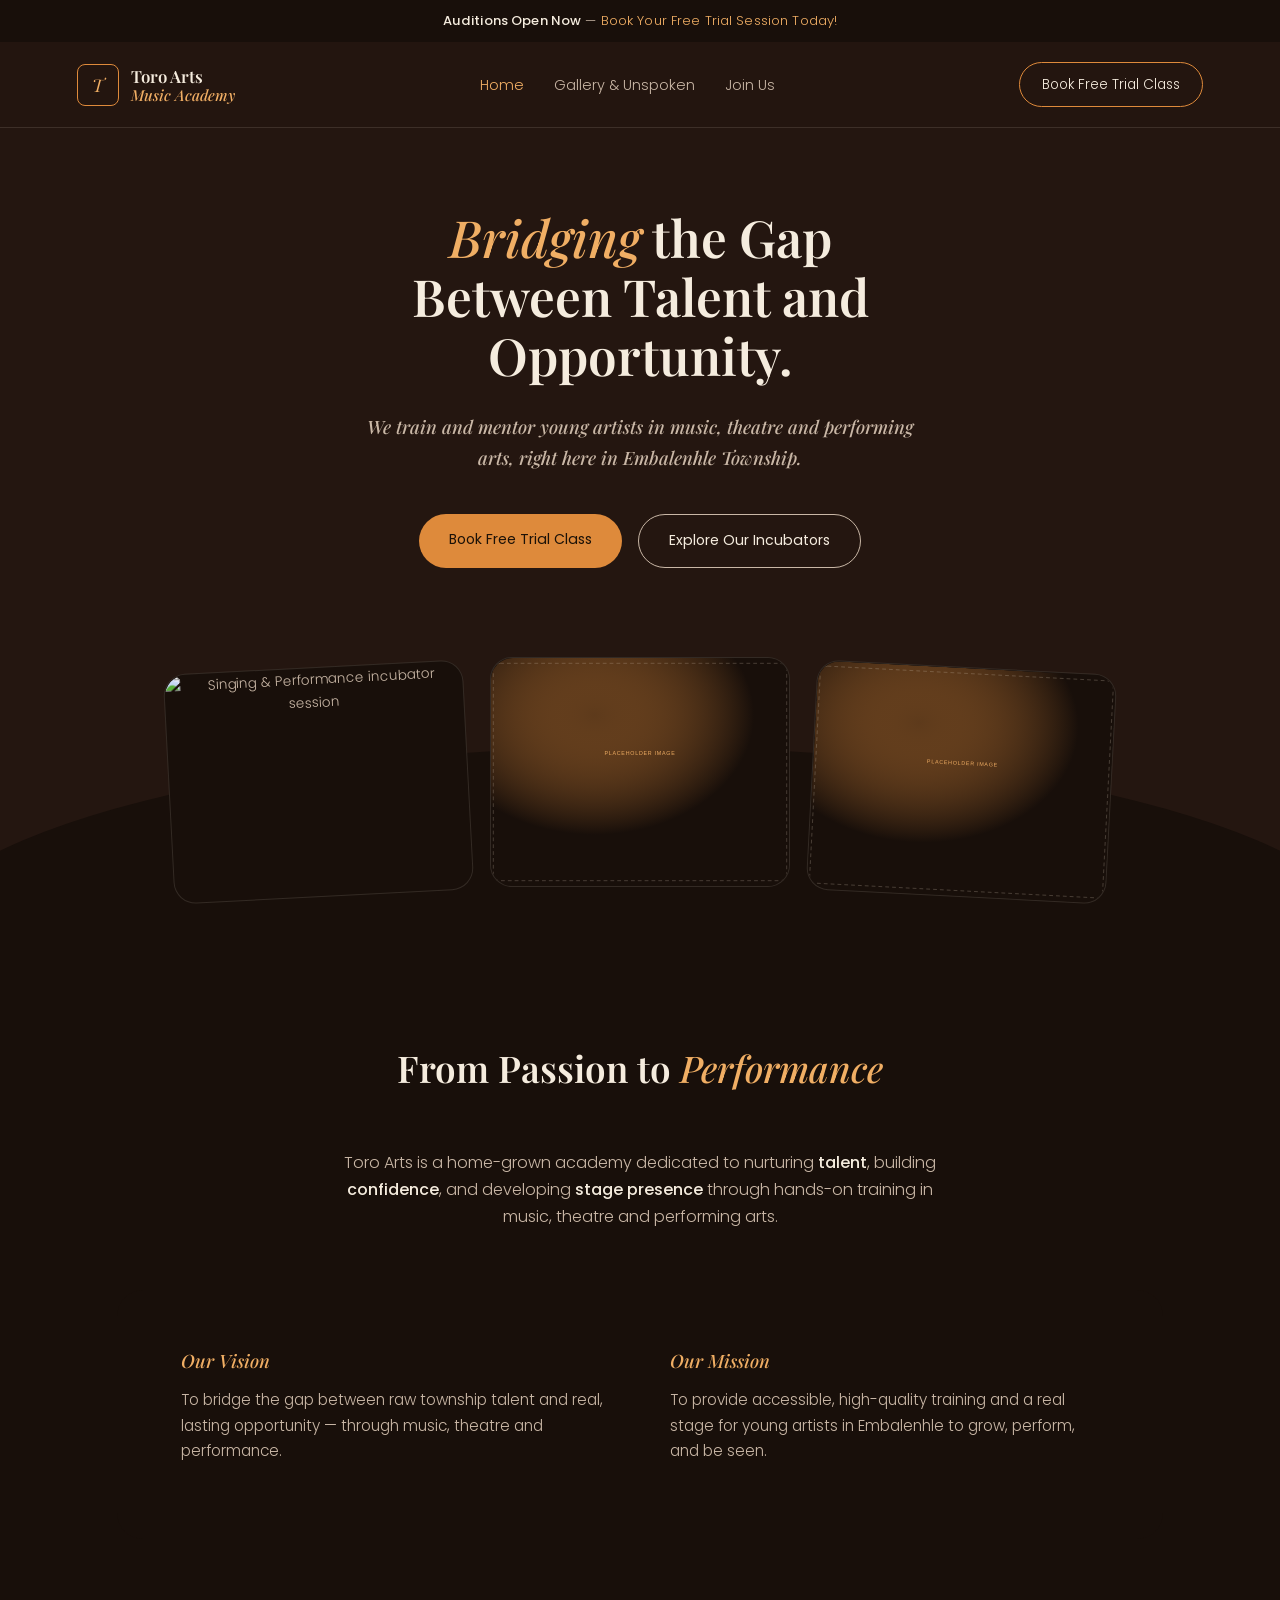
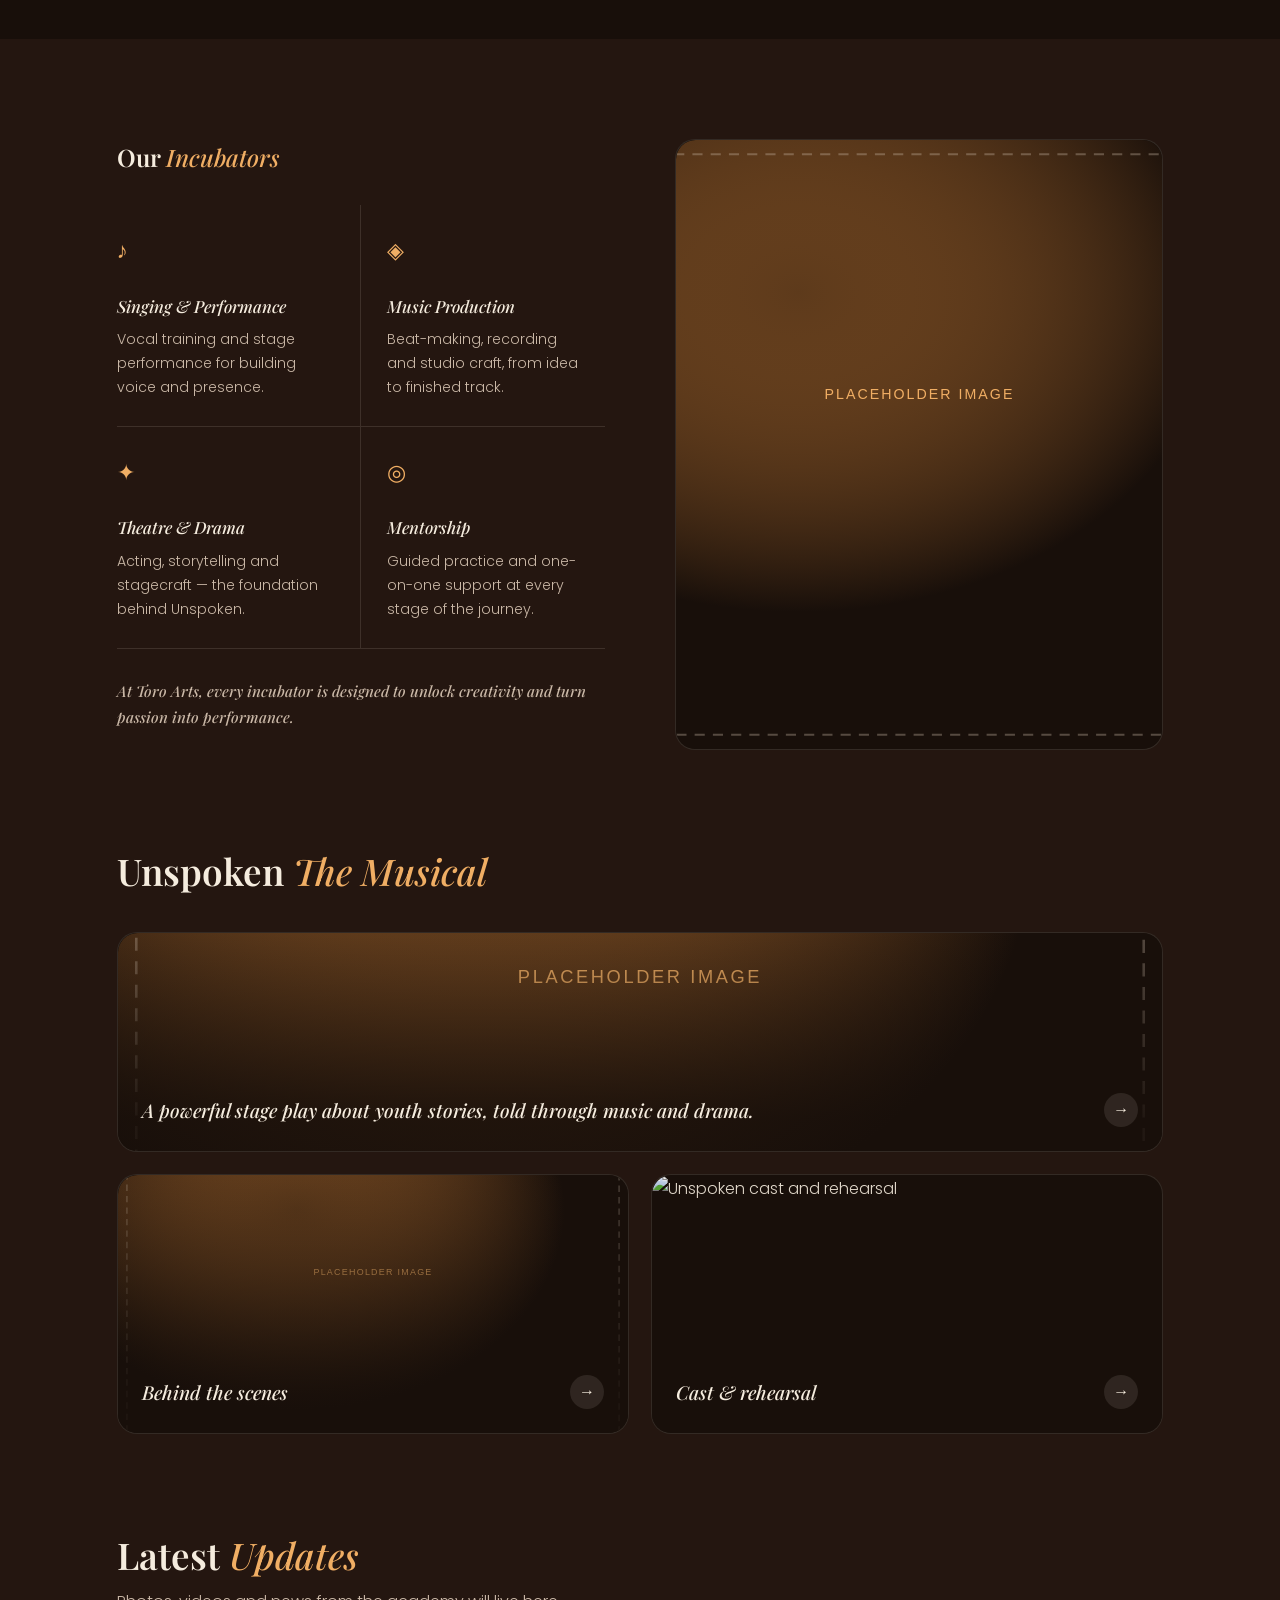
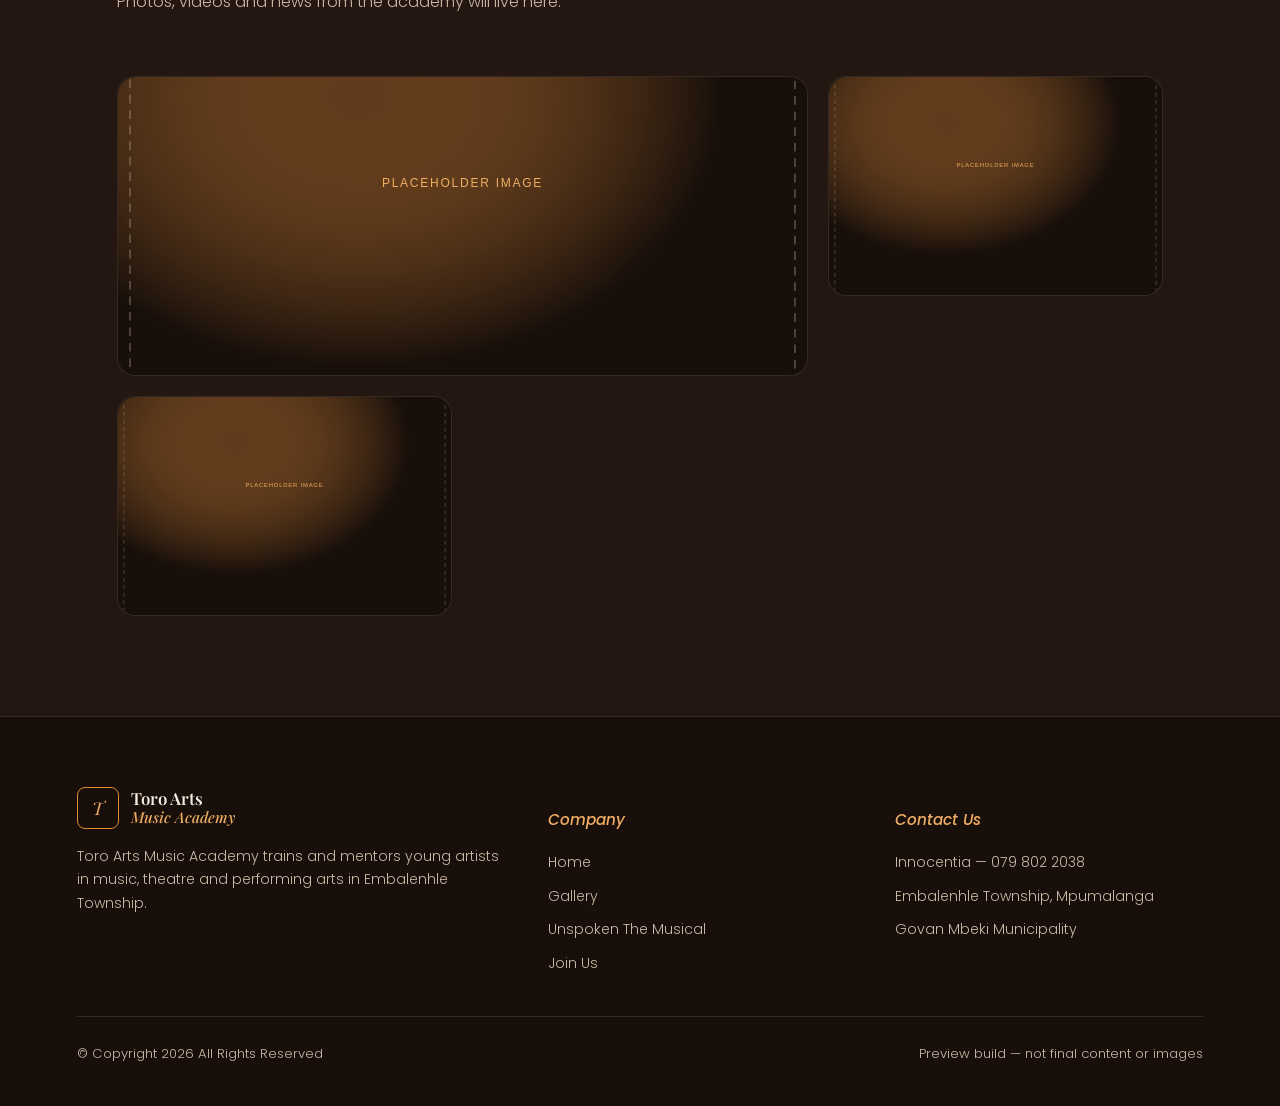
==== index.html @ e6bf9965 "Add files via upload" ====
<!DOCTYPE html>
<html lang="en">
<head>
<meta charset="UTF-8">
<meta name="viewport" content="width=device-width, initial-scale=1.0">
<title>Toro Arts Music Academy — Home</title>
<link rel="preconnect" href="https://fonts.googleapis.com">
<link href="https://fonts.googleapis.com/css2?family=Playfair+Display:ital,wght@0,500;0,600;0,700;1,500;1,600&family=Poppins:wght@300;400;500;600&display=swap" rel="stylesheet">
<link rel="stylesheet" href="styles.css">
</head>
<body>

<div class="announce">
  <strong>Auditions Open Now</strong> — <span class="accent-word">Book Your Free Trial Session Today!</span>
</div>

<nav class="topnav">
  <div class="brand">
    <!-- TODO: once the logo is supplied, replace this div with:
         <img src="images/logo-placeholder.svg" alt="Toro Arts Music Academy logo" style="width:42px;height:42px;border-radius:8px;"> -->
    <div class="brand-mark">T</div>
    <div class="brand-name">Toro Arts<span>Music Academy</span></div>
  </div>
  <ul class="navlinks">
    <li><a href="index.html" class="active">Home</a></li>
    <li><a href="gallery.html">Gallery & Unspoken</a></li>
    <li><a href="join.html">Join Us</a></li>
  </ul>
  <a href="join.html" class="nav-cta">Book Free Trial Class</a>
  <button class="nav-toggle" aria-label="Toggle menu"><span></span><span></span><span></span></button>
</nav>

<section class="hero">
  <h1><em>Bridging</em> the Gap Between Talent and Opportunity.</h1>
  <p class="lede">We train and mentor young artists in music, theatre and performing arts, right here in Embalenhle Township.</p>
  <div class="hero-ctas">
    <a href="join.html" class="btn-solid">Book Free Trial Class</a>
    <a href="gallery.html" class="btn-outline">Explore Our Incubators</a>
  </div>
</section>

<div class="hero-wave-wrap">
  <div class="hero-wave"></div>
  <div class="hero-photos">
    <!-- Photo: a student singing or performing, landscape. Replace images/hero-singing-performance.svg -->
    <div class="photo-card tilt-l"><img src="images/hero-singing-performance.svg" alt="Singing & Performance incubator session"></div>
    <!-- Photo: students in the studio, landscape. Replace images/hero-studio.svg -->
    <div class="photo-card"><img src="images/hero-studio.svg" alt="Students in the studio"></div>
    <!-- Photo: Unspoken cast performing live on stage, landscape. Replace images/hero-unspoken-stage.svg -->
    <div class="photo-card tilt-r"><img src="images/hero-unspoken-stage.svg" alt="Unspoken The Musical on stage"></div>
  </div>
</div>

<div style="background: var(--bg-deep);">
  <section style="padding-top: 90px;">
    <div class="section-head">
      <h2>From Passion to <em>Performance</em></h2>
    </div>
    <p style="text-align:center; margin: 0 auto;">Toro Arts is a home-grown academy dedicated to nurturing <strong style="color: var(--ink); font-weight:500;">talent</strong>, building <strong style="color: var(--ink); font-weight:500;">confidence</strong>, and developing <strong style="color: var(--ink); font-weight:500;">stage presence</strong> through hands-on training in music, theatre and performing arts.</p>

    <div class="about-panel" style="margin-top: 60px;">
      <div class="block">
        <h3>Our Vision</h3>
        <p>To bridge the gap between raw township talent and real, lasting opportunity — through music, theatre and performance.</p>
      </div>
      <div class="block">
        <h3>Our Mission</h3>
        <p>To provide accessible, high-quality training and a real stage for young artists in Embalenhle to grow, perform, and be seen.</p>
      </div>
    </div>
  </section>
</div>

<section>
  <div class="method-grid">
    <div>
      <h2 style="margin-bottom: 34px;">Our <em>Incubators</em></h2>
      <div class="method-items">
        <div class="method-item">
          <div class="icon">♪</div>
          <h4>Singing & Performance</h4>
          <p>Vocal training and stage performance for building voice and presence.</p>
        </div>
        <div class="method-item">
          <div class="icon">◈</div>
          <h4>Music Production</h4>
          <p>Beat-making, recording and studio craft, from idea to finished track.</p>
        </div>
        <div class="method-item">
          <div class="icon">✦</div>
          <h4>Theatre & Drama</h4>
          <p>Acting, storytelling and stagecraft — the foundation behind Unspoken.</p>
        </div>
        <div class="method-item">
          <div class="icon">◎</div>
          <h4>Mentorship</h4>
          <p>Guided practice and one-on-one support at every stage of the journey.</p>
        </div>
      </div>
      <p class="method-quote">At Toro Arts, every incubator is designed to unlock creativity and turn passion into performance.</p>
    </div>
    <!-- Photo: portrait, dramatically lit, students rehearsing or performing. Replace images/method-rehearsal.svg -->
    <div class="method-photo"><img src="images/method-rehearsal.svg" alt="Student rehearsal or performance"></div>
  </div>
</section>

<section style="padding-top: 0;">
  <div class="section-head" style="text-align:left; margin-bottom: 40px;">
    <h2>Unspoken <em>The Musical</em></h2>
  </div>
  <div class="tiles-grid">
    <!-- Photo: wide landscape, key Unspoken production still. Replace images/unspoken-main.svg -->
    <div class="tile wide">
      <img src="images/unspoken-main.svg" alt="Unspoken The Musical production still">
      <div class="tile-label">
        <span class="name">A powerful stage play about youth stories, told through music and drama.</span>
        <div class="tile-arrow">→</div>
      </div>
    </div>
    <!-- Photo: candid backstage moment. Replace images/unspoken-bts.svg -->
    <div class="tile">
      <img src="images/unspoken-bts.svg" alt="Unspoken behind the scenes">
      <div class="tile-label"><span class="name">Behind the scenes</span><div class="tile-arrow">→</div></div>
    </div>
    <!-- Photo: cast group photo. Replace images/unspoken-cast.svg -->
    <div class="tile">
      <img src="images/unspoken-cast.svg" alt="Unspoken cast and rehearsal">
      <div class="tile-label"><span class="name">Cast & rehearsal</span><div class="tile-arrow">→</div></div>
    </div>
  </div>
</section>

<section style="padding-top: 0;">
  <div class="section-head" style="text-align:left;">
    <h2>Latest <em>Updates</em></h2>
    <p style="margin-top:12px;">Photos, videos and news from the academy will live here.</p>
  </div>
  <div class="gallery-grid">
    <!-- Photo: recent event, news, or announcement. Replace images/update-1.svg -->
    <div class="photo-card"><img src="images/update-1.svg" alt="Academy update"></div>
    <!-- Photo: recent event, news, or announcement. Replace images/update-2.svg -->
    <div class="photo-card"><img src="images/update-2.svg" alt="Academy update"></div>
    <!-- Photo: recent event, news, or announcement. Replace images/update-3.svg -->
    <div class="photo-card"><img src="images/update-3.svg" alt="Academy update"></div>
  </div>
</section>

<footer>
  <div class="footer-grid">
    <div>
      <div class="brand" style="margin-bottom: 16px;">
        <div class="brand-mark">T</div>
        <div class="brand-name">Toro Arts<span>Music Academy</span></div>
      </div>
      <p style="font-size: 0.88rem;">Toro Arts Music Academy trains and mentors young artists in music, theatre and performing arts in Embalenhle Township.</p>
    </div>
    <div>
      <h4>Company</h4>
      <ul class="footer-links">
        <li><a href="index.html">Home</a></li>
        <li><a href="gallery.html">Gallery</a></li>
        <li><a href="gallery.html">Unspoken The Musical</a></li>
        <li><a href="join.html">Join Us</a></li>
      </ul>
    </div>
    <div>
      <h4>Contact Us</h4>
      <ul class="footer-links">
        <li>Innocentia — 079 802 2038</li>
        <li>Embalenhle Township, Mpumalanga</li>
        <li>Govan Mbeki Municipality</li>
      </ul>
    </div>
  </div>
  <div class="footer-bottom">
    <span>© Copyright 2026 All Rights Reserved</span>
    <span>Preview build — not final content or images</span>
  </div>
</footer>

<script src="script.js"></script>
</body>
</html>
---- styles.css ----
/* ============================================================
   Toro Arts Music Academy — shared stylesheet
   Used by: index.html, gallery.html, join.html
   Images referenced throughout live in /images — see
   images/README.md for what each placeholder should become.
   ============================================================ */

:root {
  --bg: #241610;
  --bg-deep: #180F0A;
  --panel: #2C1B13;
  --ink: #F5ECDE;
  --ink-dim: #C9B7A6;
  --accent: #DE8A3B;
  --accent-light: #F0AE64;
  --rule: rgba(245, 236, 222, 0.12);
}

* { box-sizing: border-box; }
html { scroll-behavior: smooth; }

body {
  margin: 0;
  background: var(--bg);
  color: var(--ink);
  font-family: 'Poppins', sans-serif;
  font-weight: 300;
  line-height: 1.7;
}

h1, h2, h3, .serif { font-family: 'Playfair Display', serif; font-weight: 600; line-height: 1.15; margin: 0; }
.serif-italic { font-style: italic; font-weight: 500; }
em { font-style: italic; font-weight: 500; color: var(--accent-light); }

p { color: var(--ink-dim); max-width: 60ch; font-weight: 300; }

a { color: inherit; text-decoration: none; }

/* ANNOUNCEMENT BAR */
.announce {
  background: var(--bg-deep);
  text-align: center;
  font-size: 0.82rem;
  padding: 10px 20px;
  color: var(--ink-dim);
  letter-spacing: 0.01em;
}
.announce strong { color: var(--ink); font-weight: 500; }
.announce .accent-word { color: var(--accent-light); }

/* NAV */
.topnav {
  position: sticky; top: 0; z-index: 60;
  display: flex; align-items: center; justify-content: space-between;
  padding: 20px 6vw;
  background: rgba(36, 22, 16, 0.9);
  backdrop-filter: blur(8px);
  border-bottom: 1px solid var(--rule);
}
.brand { display: flex; align-items: center; gap: 12px; }
.brand-mark {
  width: 42px; height: 42px; border: 1.5px solid var(--accent);
  border-radius: 8px; display: flex; align-items: center; justify-content: center;
  font-family: 'Playfair Display', serif; font-style: italic; color: var(--accent-light); font-size: 1.1rem;
}
.brand-name { font-family: 'Playfair Display', serif; font-weight: 600; font-size: 1.05rem; line-height: 1.2; }
.brand-name span { display: block; font-style: italic; font-weight: 500; color: var(--accent-light); font-size: 0.95rem; }

.navlinks { display: flex; gap: 30px; list-style: none; margin: 0; padding: 0; font-size: 0.9rem; }
.navlinks a { color: var(--ink-dim); transition: color 0.2s; }
.navlinks a:hover, .navlinks a.active { color: var(--accent-light); }

.nav-cta {
  border: 1px solid var(--accent);
  color: var(--ink);
  padding: 10px 22px;
  border-radius: 999px;
  font-size: 0.85rem;
  transition: background 0.2s;
}
.nav-cta:hover { background: var(--accent); }

/* MOBILE NAV TOGGLE */
.nav-toggle {
  display: none;
  background: none;
  border: 1px solid var(--rule);
  border-radius: 8px;
  width: 42px; height: 42px;
  align-items: center;
  justify-content: center;
  cursor: pointer;
  flex-direction: column;
  gap: 5px;
}
.nav-toggle span {
  display: block; width: 20px; height: 2px; background: var(--ink);
  transition: transform 0.2s, opacity 0.2s;
}
.nav-toggle.open span:nth-child(1) { transform: translateY(7px) rotate(45deg); }
.nav-toggle.open span:nth-child(2) { opacity: 0; }
.nav-toggle.open span:nth-child(3) { transform: translateY(-7px) rotate(-45deg); }

/* FORM FEEDBACK */
.form-note {
  font-size: 0.85rem;
  padding: 12px 16px;
  border-radius: 10px;
  margin-top: 4px;
  display: none;
}
.form-note.show { display: block; }
.form-note.error { background: rgba(222,60,40,0.12); color: #E8A99B; border: 1px solid rgba(222,60,40,0.3); }
.form-note.success { background: rgba(222,138,59,0.14); color: var(--accent-light); border: 1px solid rgba(222,138,59,0.35); }

section { padding: 100px 6vw; max-width: 1200px; margin: 0 auto; }
.page-tag {
  display: inline-block; font-size: 0.78rem; color: var(--accent-light);
  border: 1px solid var(--accent); padding: 3px 14px; border-radius: 999px;
  margin-bottom: 26px; font-family: 'Poppins', sans-serif;
}

/* HERO */
.hero { text-align: center; padding-top: 80px; padding-bottom: 0; position: relative; overflow: visible; }
.hero h1 { font-size: clamp(2rem, 4.4vw, 3.2rem); max-width: 18ch; margin: 0 auto; }
.hero .lede {
  font-family: 'Playfair Display', serif; font-style: italic; font-weight: 500;
  font-size: clamp(1rem, 1.5vw, 1.15rem); color: var(--ink-dim);
  max-width: 52ch; margin: 26px auto 0;
}
.hero-ctas { display: flex; gap: 16px; justify-content: center; margin: 40px 0 90px; flex-wrap: wrap; }
.btn-solid, .btn-outline {
  padding: 14px 30px; border-radius: 999px; font-size: 0.88rem; font-weight: 400; cursor: pointer; display: inline-block;
}
.btn-solid { background: var(--accent); color: #1c1208; border: none; }
.btn-solid:hover { background: var(--accent-light); }
.btn-outline { background: transparent; border: 1px solid var(--ink-dim); color: var(--ink); }
.btn-outline:hover { border-color: var(--accent-light); color: var(--accent-light); }

/* HERO IMAGE ROW ON WAVE */
.hero-wave-wrap { position: relative; margin-top: -1px; }
.hero-wave {
  position: absolute; left: -8%; right: -8%; bottom: 0; height: 210px;
  background: var(--bg-deep);
  border-radius: 50% 50% 0 0 / 100% 100% 0 0;
  z-index: 0;
}
.hero-photos {
  position: relative; z-index: 1;
  display: flex; justify-content: center; align-items: flex-end; gap: 22px;
  padding: 0 4vw 70px;
  flex-wrap: wrap;
}
.photo-card {
  width: 300px; height: 230px; border-radius: 22px;
  background: var(--bg-deep);
  border: 1px solid var(--rule);
  display: flex; align-items: center; justify-content: center;
  text-align: center; color: var(--ink-dim); font-size: 0.85rem;
  overflow: hidden;
}
.photo-card img, .method-photo img, .why-photo img, .tile img {
  width: 100%; height: 100%; object-fit: cover; display: block; border-radius: inherit;
}
.photo-card.tilt-l { transform: rotate(-3deg) translateY(10px); }
.photo-card.tilt-r { transform: rotate(3deg) translateY(10px); }

/* SECTION HEAD */
.section-head { text-align: center; margin-bottom: 60px; }
.section-head h2 { font-size: clamp(1.6rem, 3vw, 2.3rem); }

/* ABOUT (image-backed panel) */
.about-panel {
  background: var(--bg-deep);
  border-radius: 26px;
  padding: 60px 5vw;
  display: grid; grid-template-columns: 1fr 1fr; gap: 60px;
}
.about-panel .block h3 {
  font-style: italic; font-weight: 500; font-size: 1.15rem; color: var(--accent-light); margin-bottom: 14px;
}
.about-panel .block p { max-width: none; font-size: 0.95rem; }

/* METHOD / INCUBATORS GRID */
.method-grid {
  display: grid; grid-template-columns: 1fr 1fr; gap: 70px; align-items: center;
}
.method-items { display: grid; grid-template-columns: 1fr 1fr; }
.method-item { padding: 26px 26px 26px 0; border-right: 1px solid var(--rule); border-bottom: 1px solid var(--rule); }
.method-item:nth-child(2) { border-right: none; padding-left: 26px; }
.method-item:nth-child(4) { border-right: none; padding-left: 26px; }
.method-item .icon { font-size: 1.4rem; margin-bottom: 14px; color: var(--accent-light); }
.method-item h4 { font-family: 'Playfair Display', serif; font-style: italic; font-weight: 500; font-size: 1.05rem; margin-bottom: 8px; }
.method-item p { font-size: 0.88rem; margin: 0; }
.method-photo {
  aspect-ratio: 4/5; border-radius: 20px;
  background: var(--bg-deep);
  display: flex; align-items: center; justify-content: center; text-align: center;
  color: var(--ink-dim); font-size: 0.9rem; border: 1px solid var(--rule);
  overflow: hidden;
}
.method-quote {
  font-family: 'Playfair Display', serif; font-style: italic; font-weight: 500;
  color: var(--ink-dim); margin-top: 30px; font-size: 0.95rem;
}

/* PROGRAM / INCUBATOR TILES */
.tiles-grid {
  display: grid; grid-template-columns: 1fr 1fr; gap: 22px;
}
.tile {
  position: relative; border-radius: 20px; overflow: hidden;
  min-height: 260px; border: 1px solid var(--rule);
  background: var(--bg-deep);
  display: flex; align-items: flex-end; padding: 24px;
}
.tile img {
  position: absolute; top: 0; left: 0; z-index: 0;
}
.tile-label { position: relative; z-index: 1; }
.tile::after {
  content: ""; position: absolute; inset: 0; z-index: 0;
  background: linear-gradient(180deg, rgba(24,15,10,0.05), rgba(24,15,10,0.85) 85%);
  pointer-events: none;
}
.tile.wide { grid-column: span 2; min-height: 220px; }
.tile-label {
  display: flex; align-items: center; justify-content: space-between; width: 100%;
}
.tile-label span.name {
  font-family: 'Playfair Display', serif; font-style: italic; font-weight: 500; font-size: 1.2rem;
}
.tile-arrow {
  width: 34px; height: 34px; border-radius: 50%; background: rgba(245,236,222,0.1);
  display: flex; align-items: center; justify-content: center; font-size: 1rem;
}

/* WHY CHOOSE */
.why-grid { display: grid; grid-template-columns: 1fr 1fr; gap: 60px; align-items: center; }
.why-photo {
  aspect-ratio: 4/3; border-radius: 20px; border: 1px solid var(--rule);
  background: var(--bg-deep);
  display: flex; align-items: center; justify-content: center; text-align: center;
  color: var(--ink-dim); font-size: 0.9rem;
  overflow: hidden;
}
.why-list { display: grid; grid-template-columns: 1fr 1fr; }
.why-item { padding: 20px 24px 20px 0; border-bottom: 1px solid var(--rule); }
.why-item:nth-child(even) { padding-left: 24px; }
.why-item .icon { color: var(--accent-light); margin-bottom: 10px; font-size: 1.2rem; }
.why-item h4 { font-family: 'Playfair Display', serif; font-style: italic; font-weight: 500; font-size: 1rem; }

/* CTA BAND */
.cta-band { text-align: center; }
.cta-band h2 { font-size: clamp(1.7rem, 3.4vw, 2.6rem); }

/* GALLERY GRID */
.gallery-grid {
  display: grid; grid-template-columns: repeat(3, 1fr); gap: 20px; margin-top: 20px;
}
.gallery-grid .photo-card { width: 100%; height: 220px; transform: none; border-radius: 18px; }
.gallery-grid .photo-card:first-child { grid-column: span 2; height: 300px; }

/* JOIN FORM */
.join-grid { display: grid; grid-template-columns: 1.1fr 0.9fr; gap: 70px; }
form { display: flex; flex-direction: column; gap: 18px; margin-top: 30px; }
label { font-size: 0.82rem; color: var(--ink-dim); margin-bottom: 6px; display: block; }
input, select, textarea {
  width: 100%; background: var(--bg-deep); border: 1px solid var(--rule); color: var(--ink);
  padding: 13px 16px; font-family: 'Poppins', sans-serif; font-size: 0.92rem; border-radius: 10px;
}
input:focus, select:focus, textarea:focus { outline: none; border-color: var(--accent); }
.contact-card {
  background: var(--bg-deep); border-radius: 20px; padding: 32px 30px; margin-top: 30px;
  border: 1px solid var(--rule);
}
.contact-card h3 { font-style: italic; font-weight: 500; font-size: 1.15rem; color: var(--accent-light); margin-bottom: 20px; }
.contact-row { display: flex; justify-content: space-between; gap: 20px; padding: 12px 0; border-bottom: 1px solid var(--rule); font-size: 0.9rem; }
.contact-row:last-child { border-bottom: none; }
.contact-row .k { color: var(--ink-dim); }
.contact-row .v { text-align: right; }

/* FOOTER */
.footer-photo-wrap { position: relative; }
.footer-photo {
  max-width: 1200px; margin: 0 auto; padding: 0 6vw;
  display: grid; grid-template-columns: 1fr 1fr; gap: 40px; align-items: center;
  padding-bottom: 80px; padding-top: 20px;
}
.footer-photo .photo-card { width: 100%; height: 220px; transform: none; border-radius: 18px; }
footer {
  background: var(--bg-deep);
  padding: 70px 6vw 40px;
  border-top: 1px solid var(--rule);
}
.footer-grid {
  max-width: 1200px; margin: 0 auto;
  display: grid; grid-template-columns: 1.4fr 1fr 1fr; gap: 40px;
  padding-bottom: 40px; border-bottom: 1px solid var(--rule);
}
.footer-grid h4 { font-style: italic; font-weight: 500; color: var(--accent-light); font-size: 0.95rem; margin-bottom: 18px; }
.footer-links { list-style: none; padding: 0; margin: 0; display: flex; flex-direction: column; gap: 10px; font-size: 0.88rem; color: var(--ink-dim); }
.footer-bottom { max-width: 1200px; margin: 0 auto; padding-top: 26px; display: flex; justify-content: space-between; font-size: 0.82rem; color: var(--ink-dim); flex-wrap: wrap; gap: 10px; }

@media (max-width: 860px) {
  .nav-toggle { display: flex; }
  .navlinks {
    display: none;
    position: absolute; top: 100%; left: 0; right: 0;
    flex-direction: column; gap: 0;
    background: var(--bg-deep);
    border-bottom: 1px solid var(--rule);
    padding: 10px 6vw 20px;
  }
  .navlinks.open { display: flex; }
  .navlinks li { padding: 12px 0; border-bottom: 1px solid var(--rule); }
  .navlinks li:last-child { border-bottom: none; }
  .nav-cta { display: none; }
  .about-panel, .method-grid, .why-grid, .join-grid, .footer-photo { grid-template-columns: 1fr; }
  .method-items { grid-template-columns: 1fr; }
  .method-item, .method-item:nth-child(2), .method-item:nth-child(4) { border-right: none; padding-left: 0; }
  .why-list { grid-template-columns: 1fr; }
  .why-item:nth-child(even) { padding-left: 0; }
  .tiles-grid, .gallery-grid { grid-template-columns: 1fr; }
  .tile.wide { grid-column: span 1; }
  .gallery-grid .photo-card:first-child { grid-column: span 1; }
  .footer-grid { grid-template-columns: 1fr; }
  .hero-photos { gap: 14px; }
  .photo-card { width: 44%; height: 170px; }
}
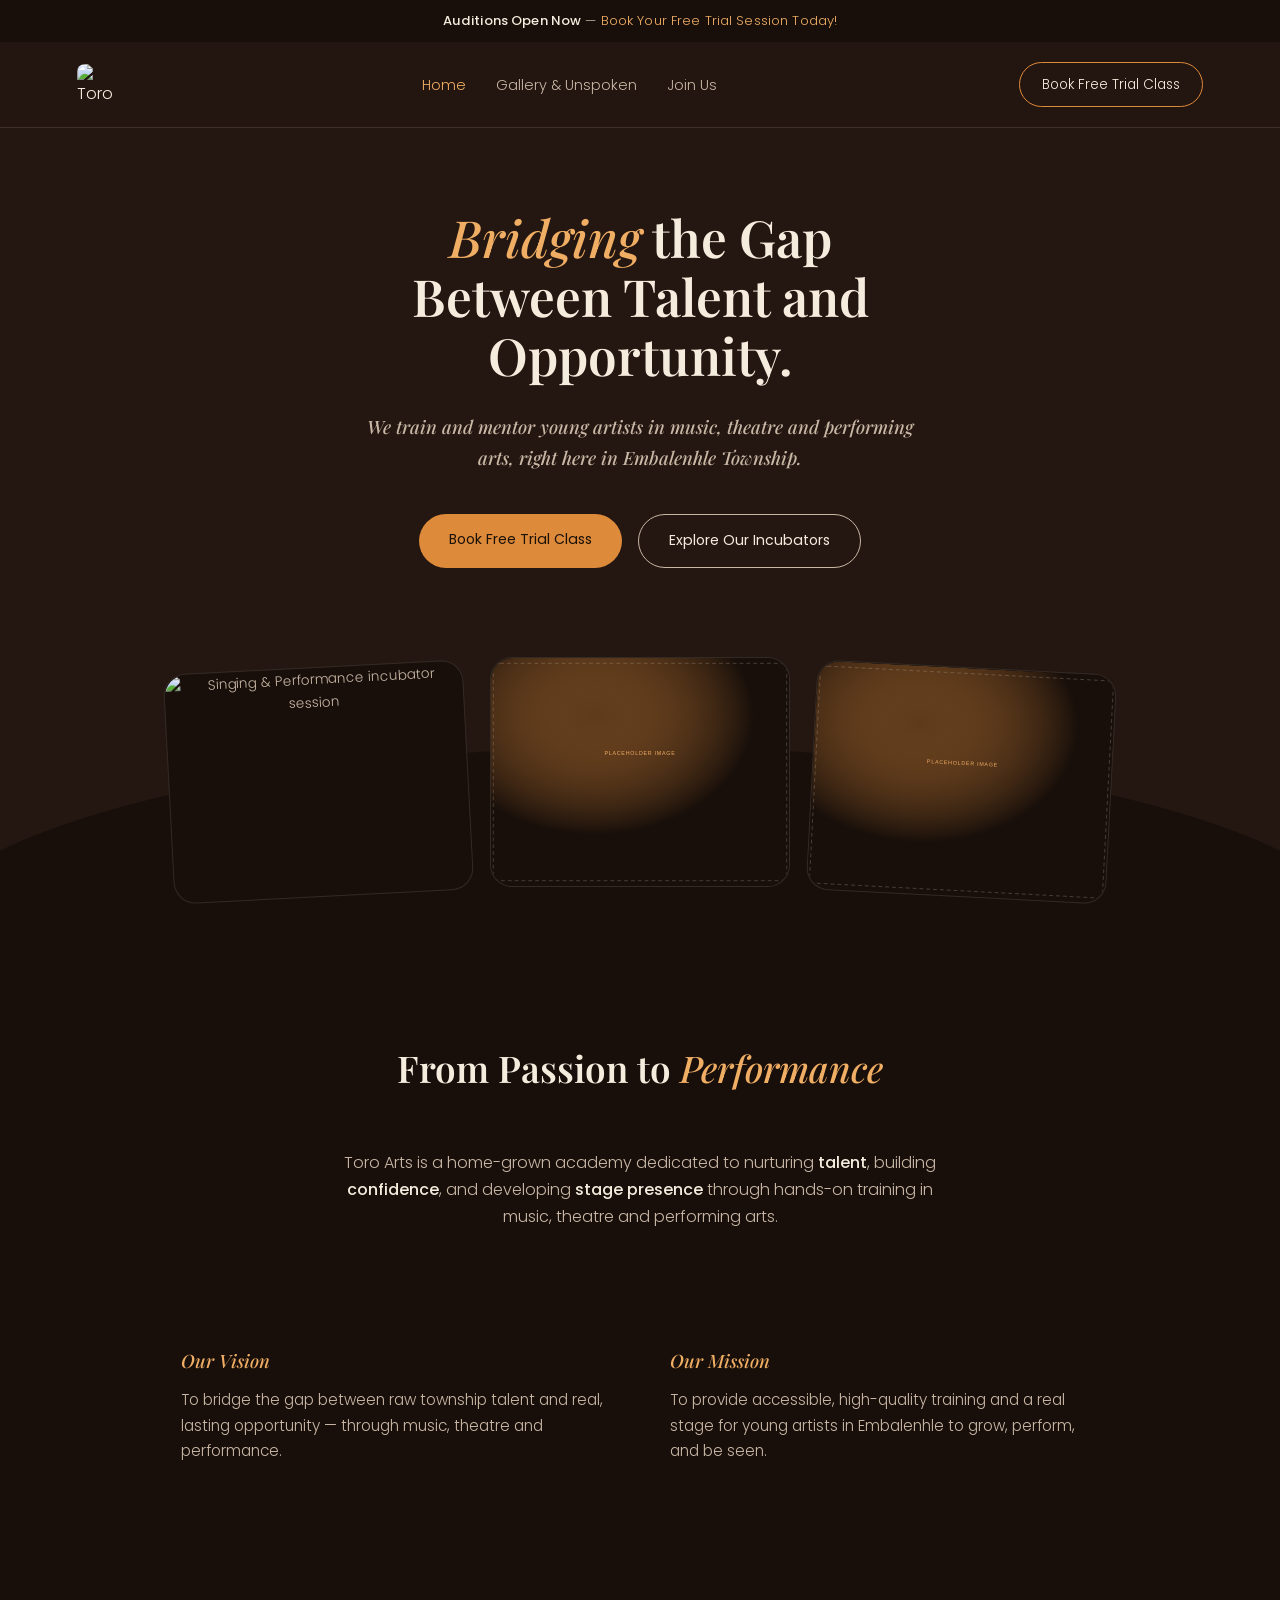
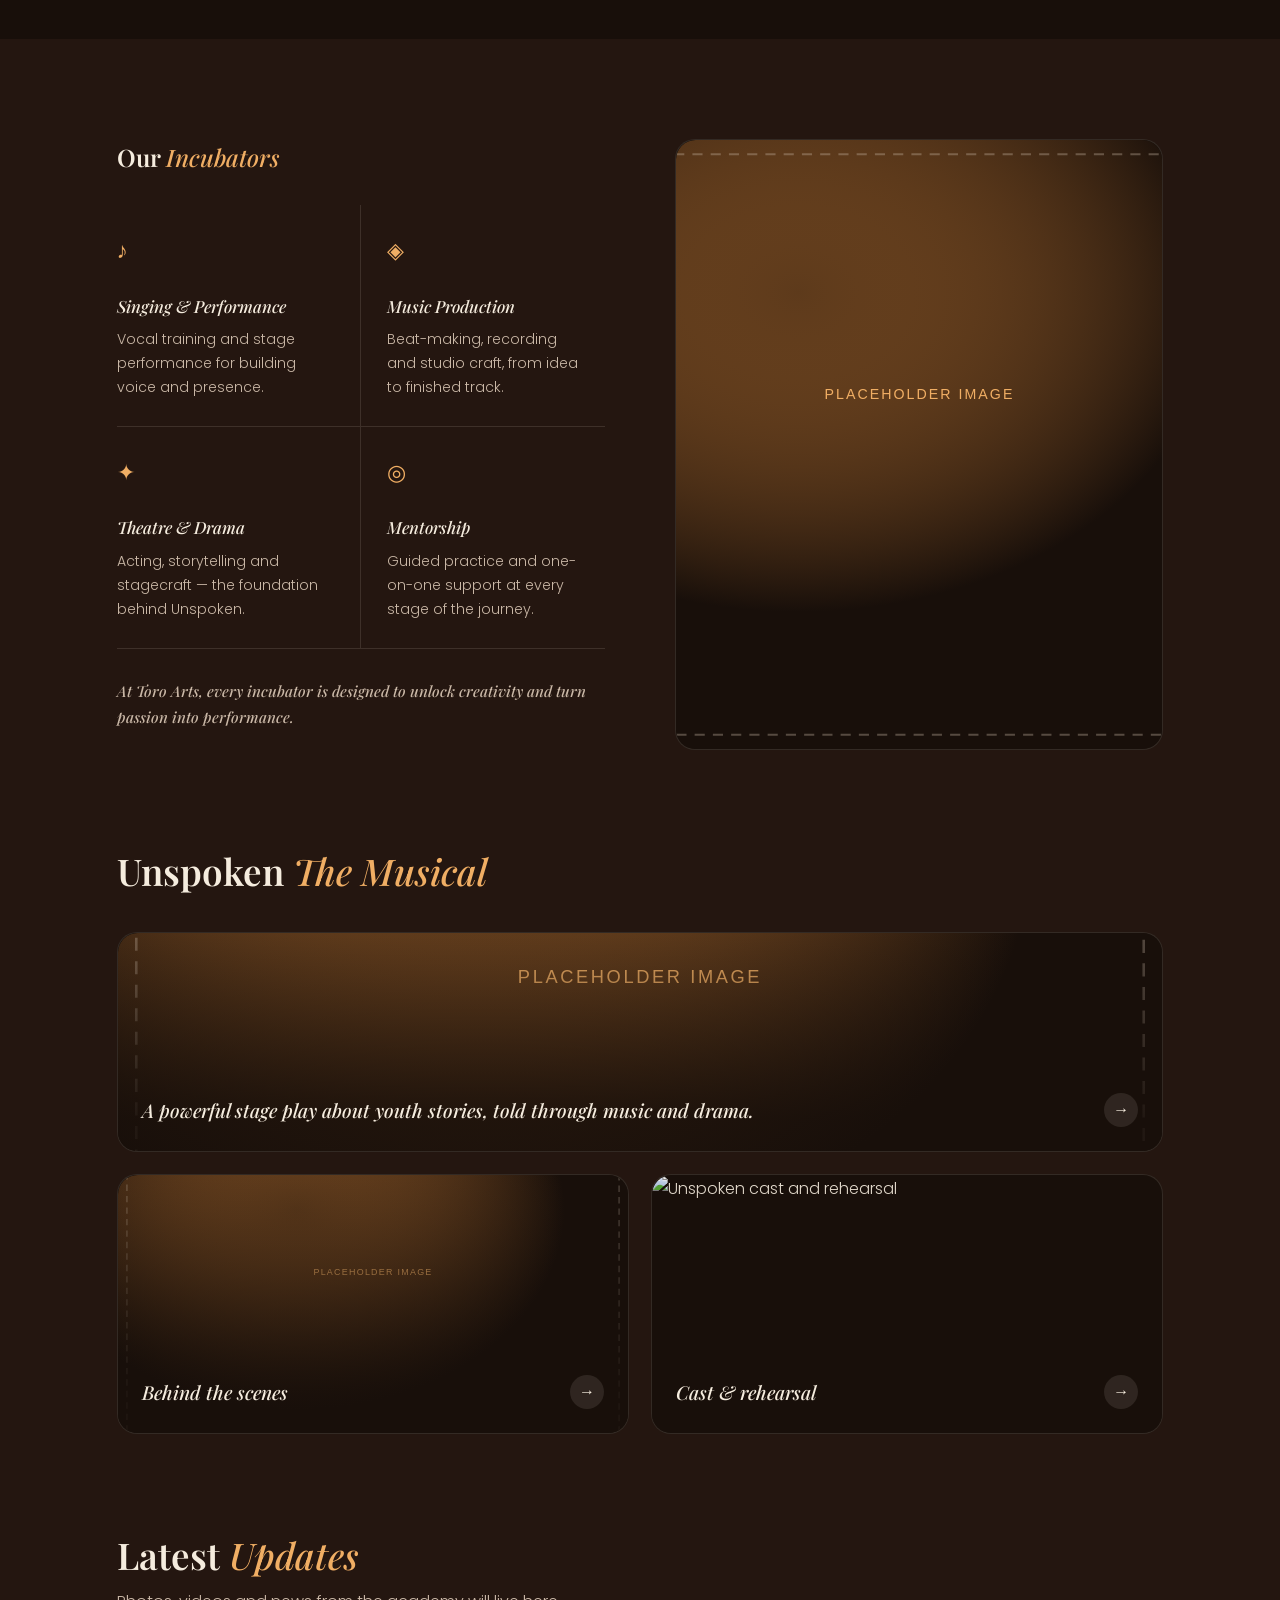
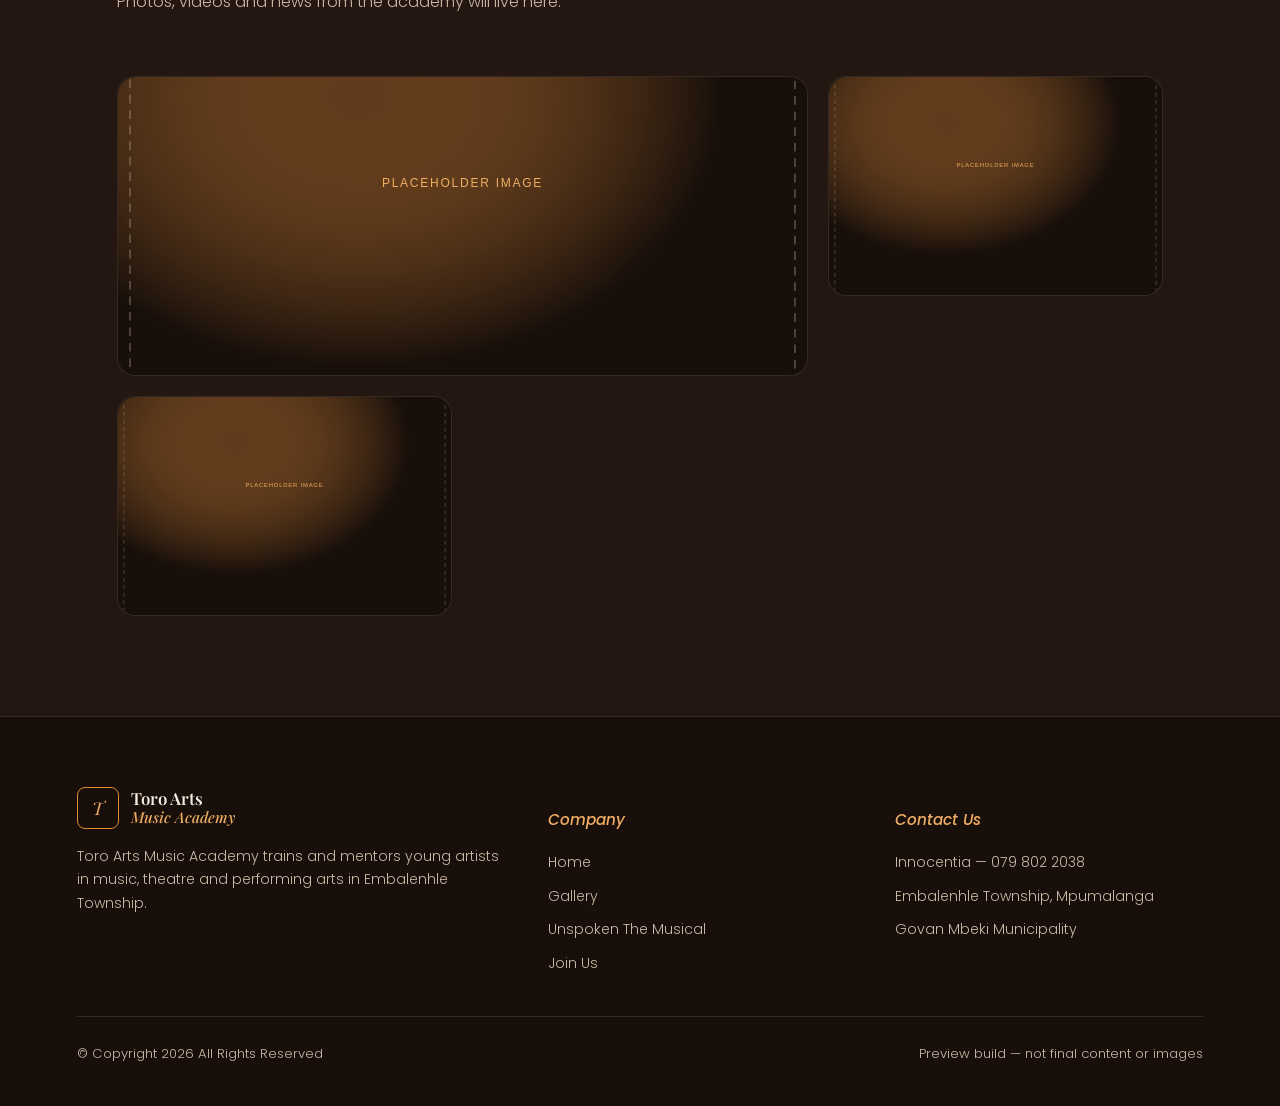
==== commit c9f089eb: "Update index.html" ====
--- a/index.html
+++ b/index.html
@@ -15,11 +15,8 @@
 </div>
 
 <nav class="topnav">
-  <div class="brand">
-    <!-- TODO: once the logo is supplied, replace this div with:
-         <img src="images/logo-placeholder.svg" alt="Toro Arts Music Academy logo" style="width:42px;height:42px;border-radius:8px;"> -->
-    <div class="brand-mark">T</div>
-    <div class="brand-name">Toro Arts<span>Music Academy</span></div>
+    <!-- TODO: once the logo is supplied, replace this div with: -->
+         <img src="images/logo-placeholder.png" alt="Toro Arts Music Academy logo" style="width:42px;height:42px;border-radius:8px;">
   </div>
   <ul class="navlinks">
     <li><a href="index.html" class="active">Home</a></li>
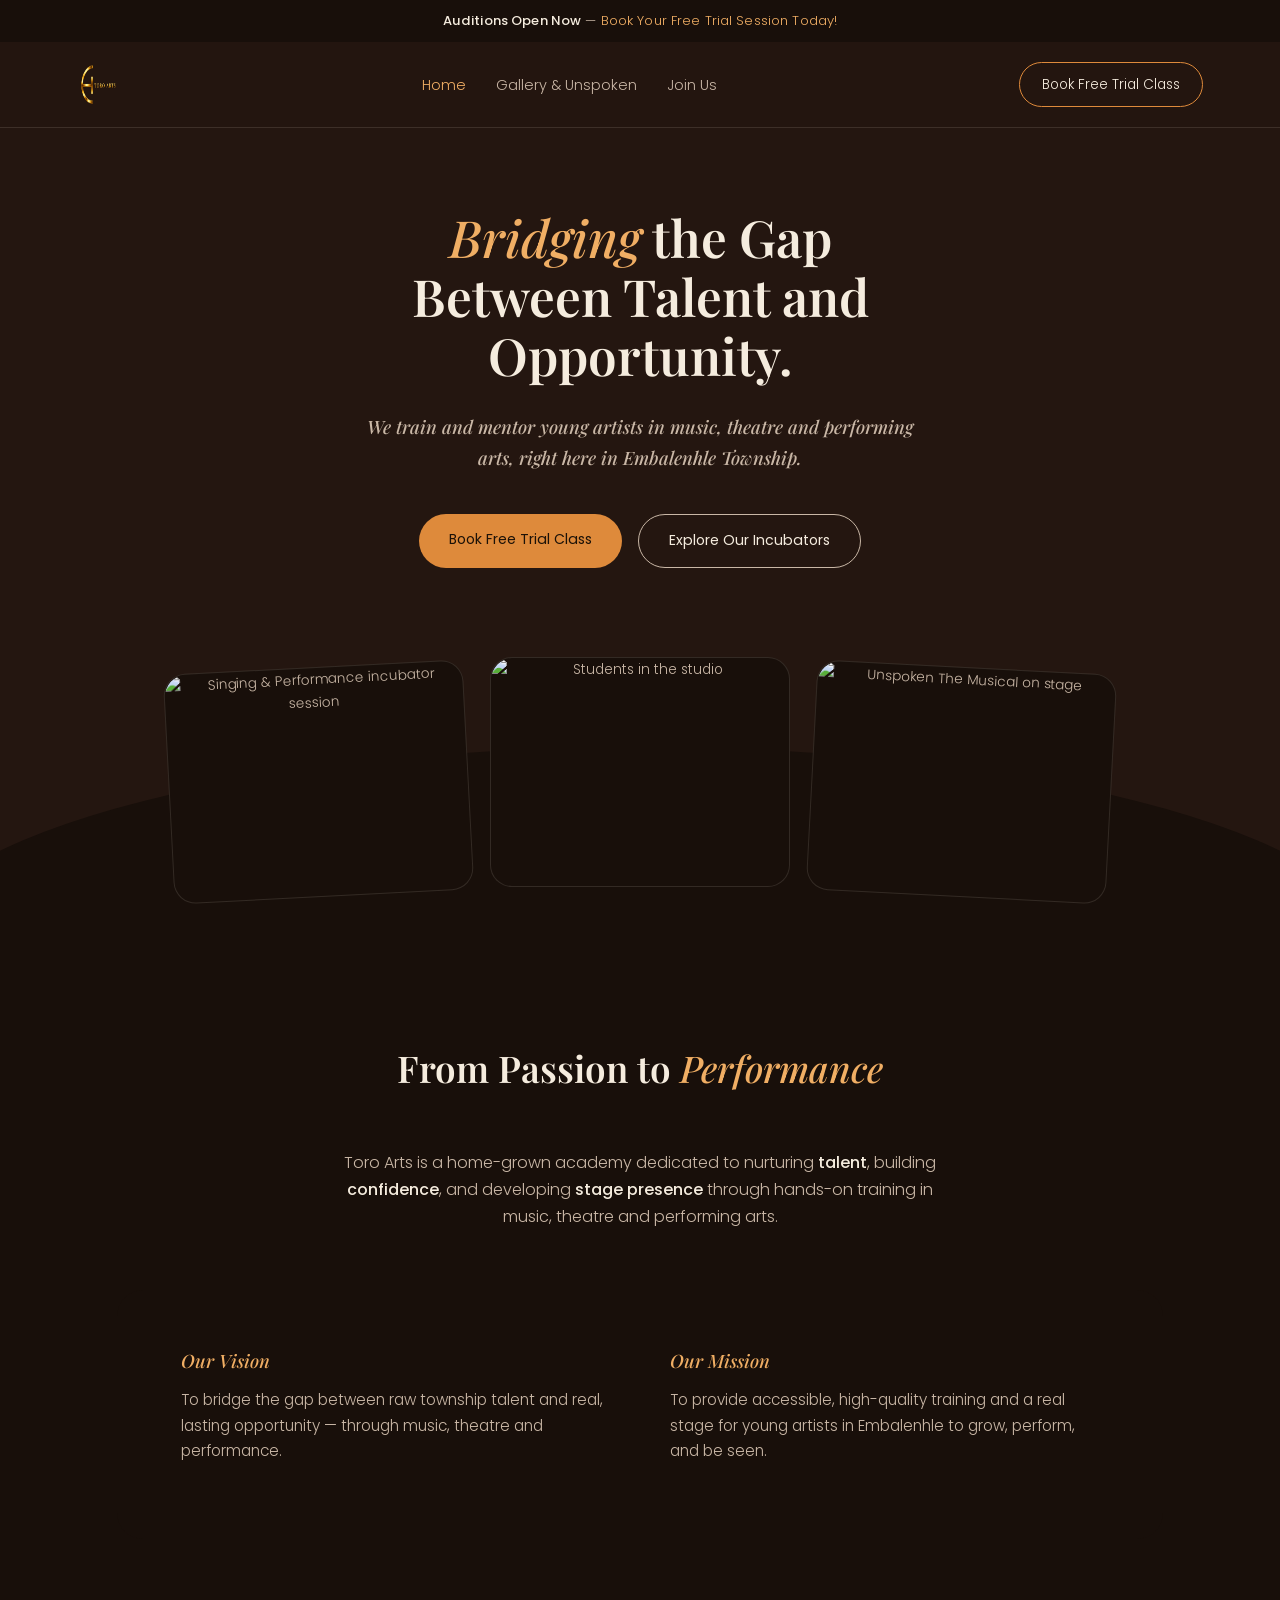
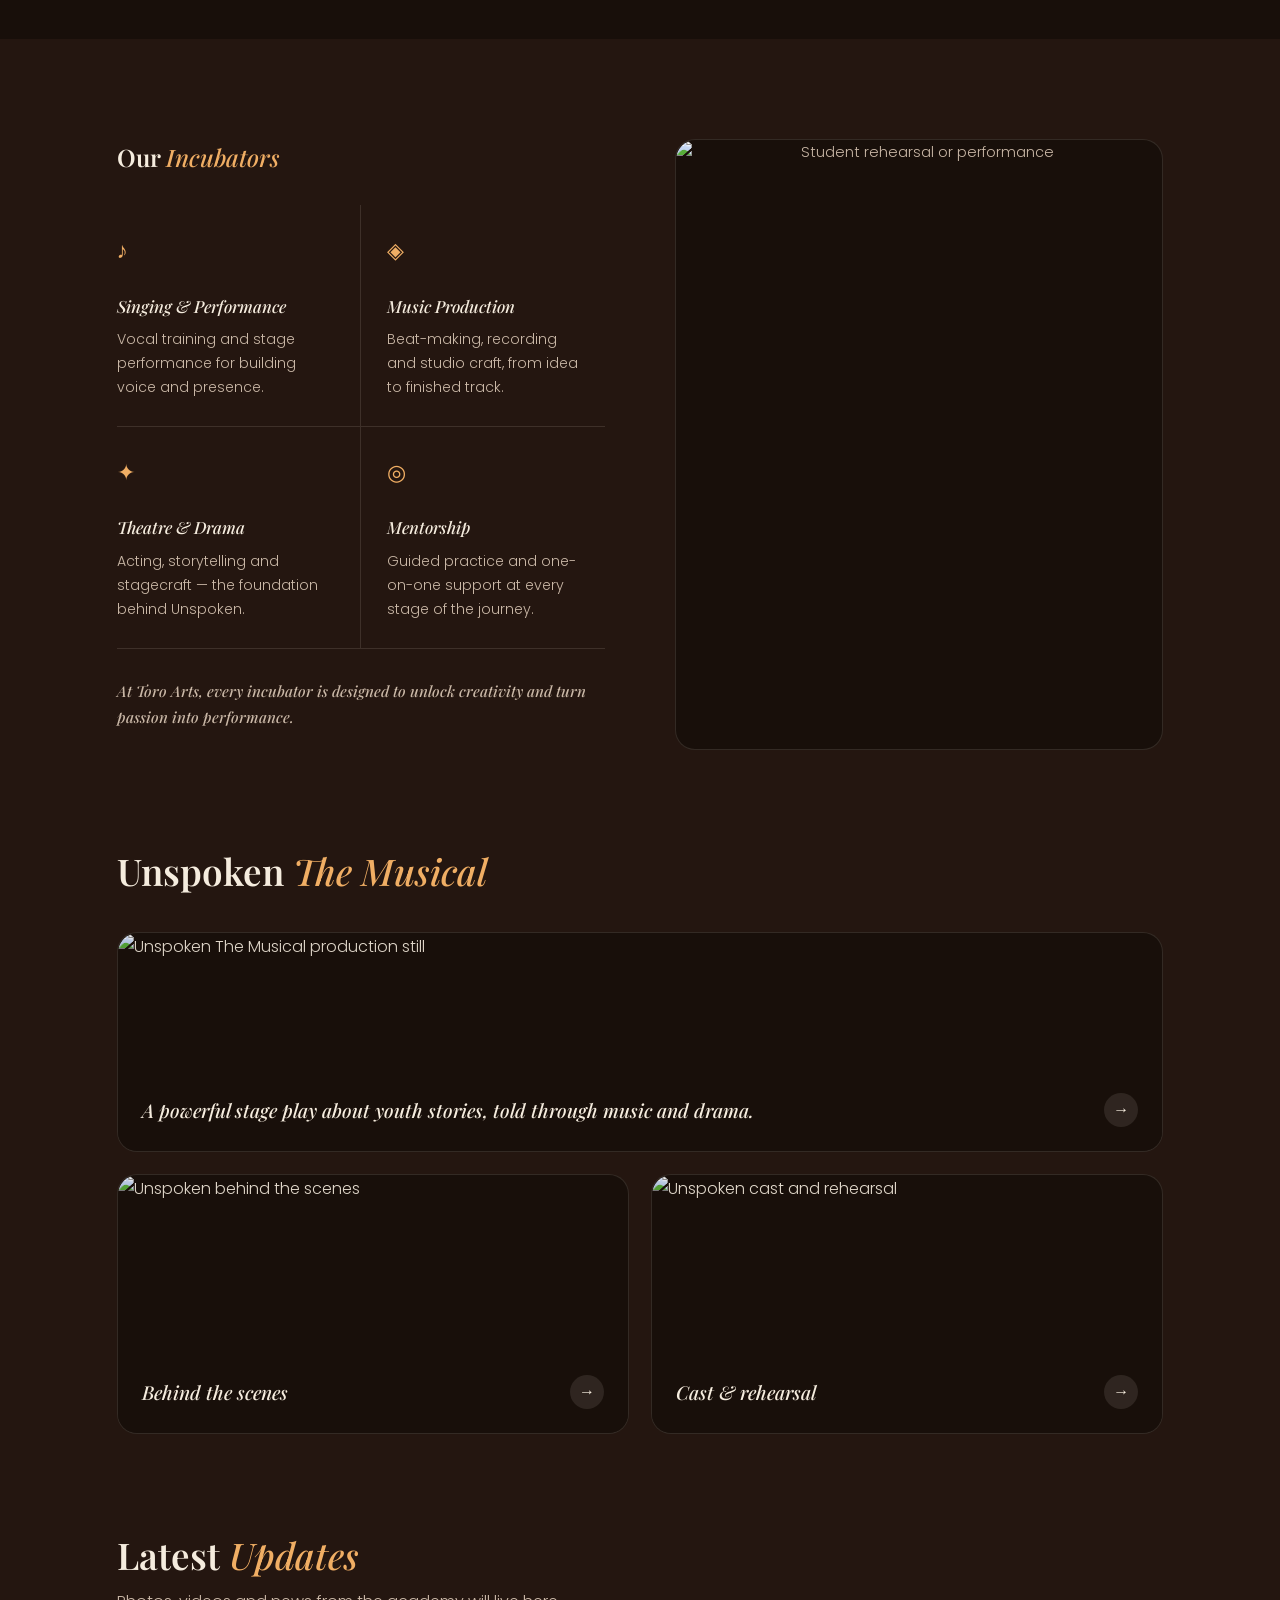
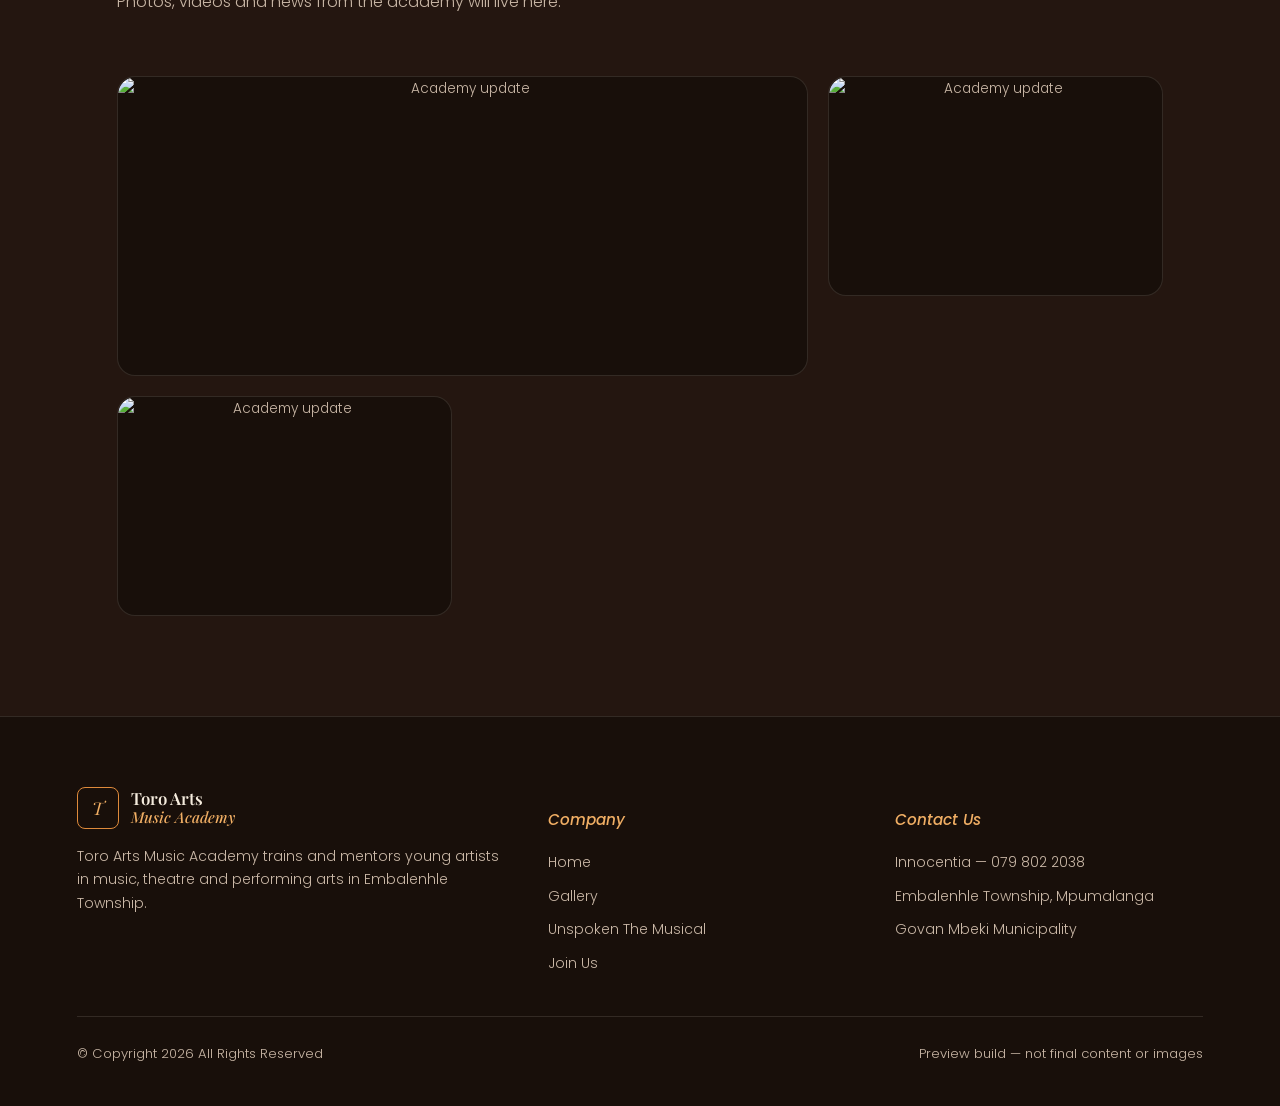
==== commit 497ce1b8: "Update index.html" ====
--- a/index.html
+++ b/index.html
@@ -39,12 +39,12 @@
 <div class="hero-wave-wrap">
   <div class="hero-wave"></div>
   <div class="hero-photos">
-    <!-- Photo: a student singing or performing, landscape. Replace images/hero-singing-performance.svg -->
-    <div class="photo-card tilt-l"><img src="images/hero-singing-performance.svg" alt="Singing & Performance incubator session"></div>
-    <!-- Photo: students in the studio, landscape. Replace images/hero-studio.svg -->
-    <div class="photo-card"><img src="images/hero-studio.svg" alt="Students in the studio"></div>
-    <!-- Photo: Unspoken cast performing live on stage, landscape. Replace images/hero-unspoken-stage.svg -->
-    <div class="photo-card tilt-r"><img src="images/hero-unspoken-stage.svg" alt="Unspoken The Musical on stage"></div>
+    <!-- Photo: a student singing or performing, landscape. Replace images/hero-singing-performance.jpg -->
+    <div class="photo-card tilt-l"><img src="images/hero-singing-performance.jpg" alt="Singing & Performance incubator session"></div>
+    <!-- Photo: students in the studio, landscape. Replace images/hero-studio.jpg -->
+    <div class="photo-card"><img src="images/hero-studio.jpg" alt="Students in the studio"></div>
+    <!-- Photo: Unspoken cast performing live on stage, landscape. Replace images/hero-unspoken-stage.jpg -->
+    <div class="photo-card tilt-r"><img src="images/hero-unspoken-stage.jpg" alt="Unspoken The Musical on stage"></div>
   </div>
 </div>
 
@@ -96,8 +96,8 @@
       </div>
       <p class="method-quote">At Toro Arts, every incubator is designed to unlock creativity and turn passion into performance.</p>
     </div>
-    <!-- Photo: portrait, dramatically lit, students rehearsing or performing. Replace images/method-rehearsal.svg -->
-    <div class="method-photo"><img src="images/method-rehearsal.svg" alt="Student rehearsal or performance"></div>
+    <!-- Photo: portrait, dramatically lit, students rehearsing or performing. Replace images/method-rehearsal.jpg -->
+    <div class="method-photo"><img src="images/method-rehearsal.jpg" alt="Student rehearsal or performance"></div>
   </div>
 </section>
 
@@ -106,22 +106,22 @@
     <h2>Unspoken <em>The Musical</em></h2>
   </div>
   <div class="tiles-grid">
-    <!-- Photo: wide landscape, key Unspoken production still. Replace images/unspoken-main.svg -->
+    <!-- Photo: wide landscape, key Unspoken production still. Replace images/unspoken-main.jpg -->
     <div class="tile wide">
-      <img src="images/unspoken-main.svg" alt="Unspoken The Musical production still">
+      <img src="images/unspoken-main.jpg" alt="Unspoken The Musical production still">
       <div class="tile-label">
         <span class="name">A powerful stage play about youth stories, told through music and drama.</span>
         <div class="tile-arrow">→</div>
       </div>
     </div>
-    <!-- Photo: candid backstage moment. Replace images/unspoken-bts.svg -->
+    <!-- Photo: candid backstage moment. Replace images/unspoken-bts.jpg -->
     <div class="tile">
-      <img src="images/unspoken-bts.svg" alt="Unspoken behind the scenes">
+      <img src="images/unspoken-bts.jpg" alt="Unspoken behind the scenes">
       <div class="tile-label"><span class="name">Behind the scenes</span><div class="tile-arrow">→</div></div>
     </div>
-    <!-- Photo: cast group photo. Replace images/unspoken-cast.svg -->
+    <!-- Photo: cast group photo. Replace images/unspoken-cast.jpg -->
     <div class="tile">
-      <img src="images/unspoken-cast.svg" alt="Unspoken cast and rehearsal">
+      <img src="images/unspoken-cast.jpg" alt="Unspoken cast and rehearsal">
       <div class="tile-label"><span class="name">Cast & rehearsal</span><div class="tile-arrow">→</div></div>
     </div>
   </div>
@@ -133,12 +133,12 @@
     <p style="margin-top:12px;">Photos, videos and news from the academy will live here.</p>
   </div>
   <div class="gallery-grid">
-    <!-- Photo: recent event, news, or announcement. Replace images/update-1.svg -->
-    <div class="photo-card"><img src="images/update-1.svg" alt="Academy update"></div>
-    <!-- Photo: recent event, news, or announcement. Replace images/update-2.svg -->
-    <div class="photo-card"><img src="images/update-2.svg" alt="Academy update"></div>
-    <!-- Photo: recent event, news, or announcement. Replace images/update-3.svg -->
-    <div class="photo-card"><img src="images/update-3.svg" alt="Academy update"></div>
+    <!-- Photo: recent event, news, or announcement. Replace images/update-1.jpg -->
+    <div class="photo-card"><img src="images/update-1.jpg" alt="Academy update"></div>
+    <!-- Photo: recent event, news, or announcement. Replace images/update-2.jpg -->
+    <div class="photo-card"><img src="images/update-2.jpg" alt="Academy update"></div>
+    <!-- Photo: recent event, news, or announcement. Replace images/update-3.jpg -->
+    <div class="photo-card"><img src="images/update-3.jpg" alt="Academy update"></div>
   </div>
 </section>
 
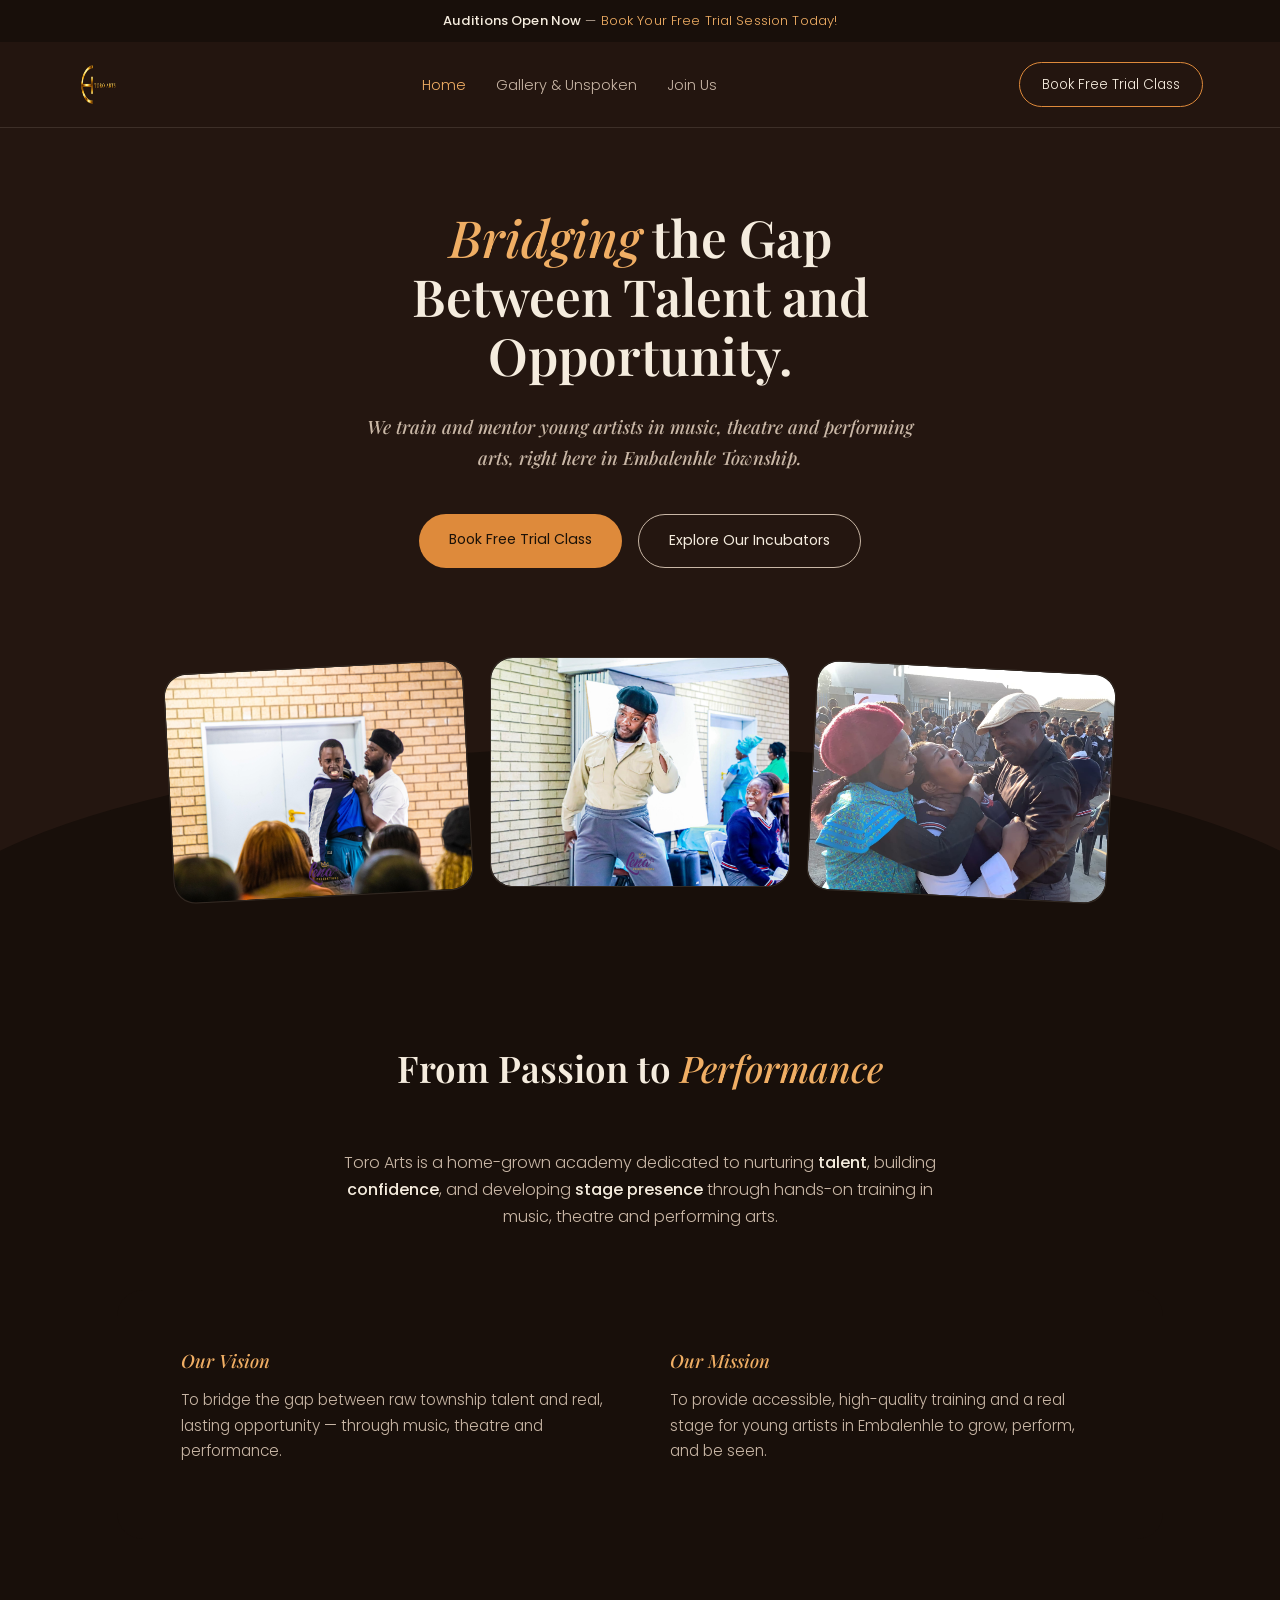
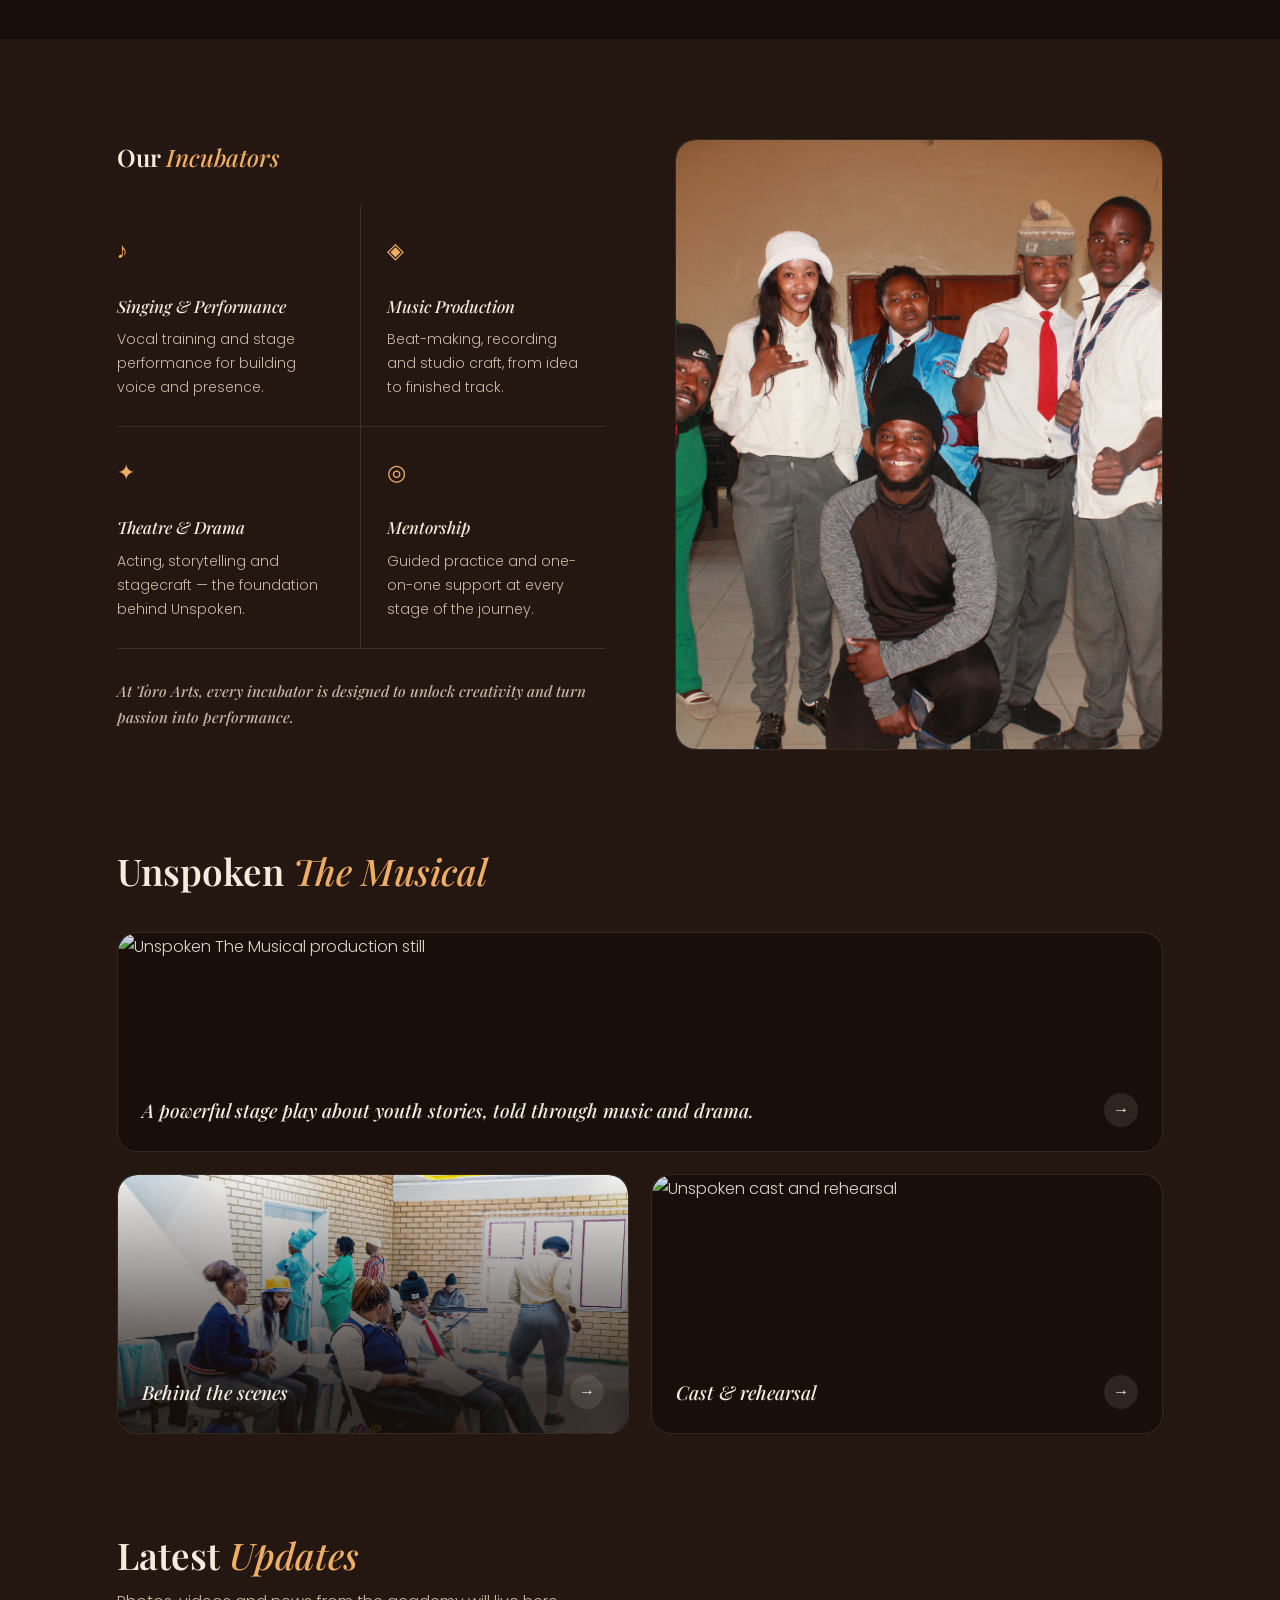
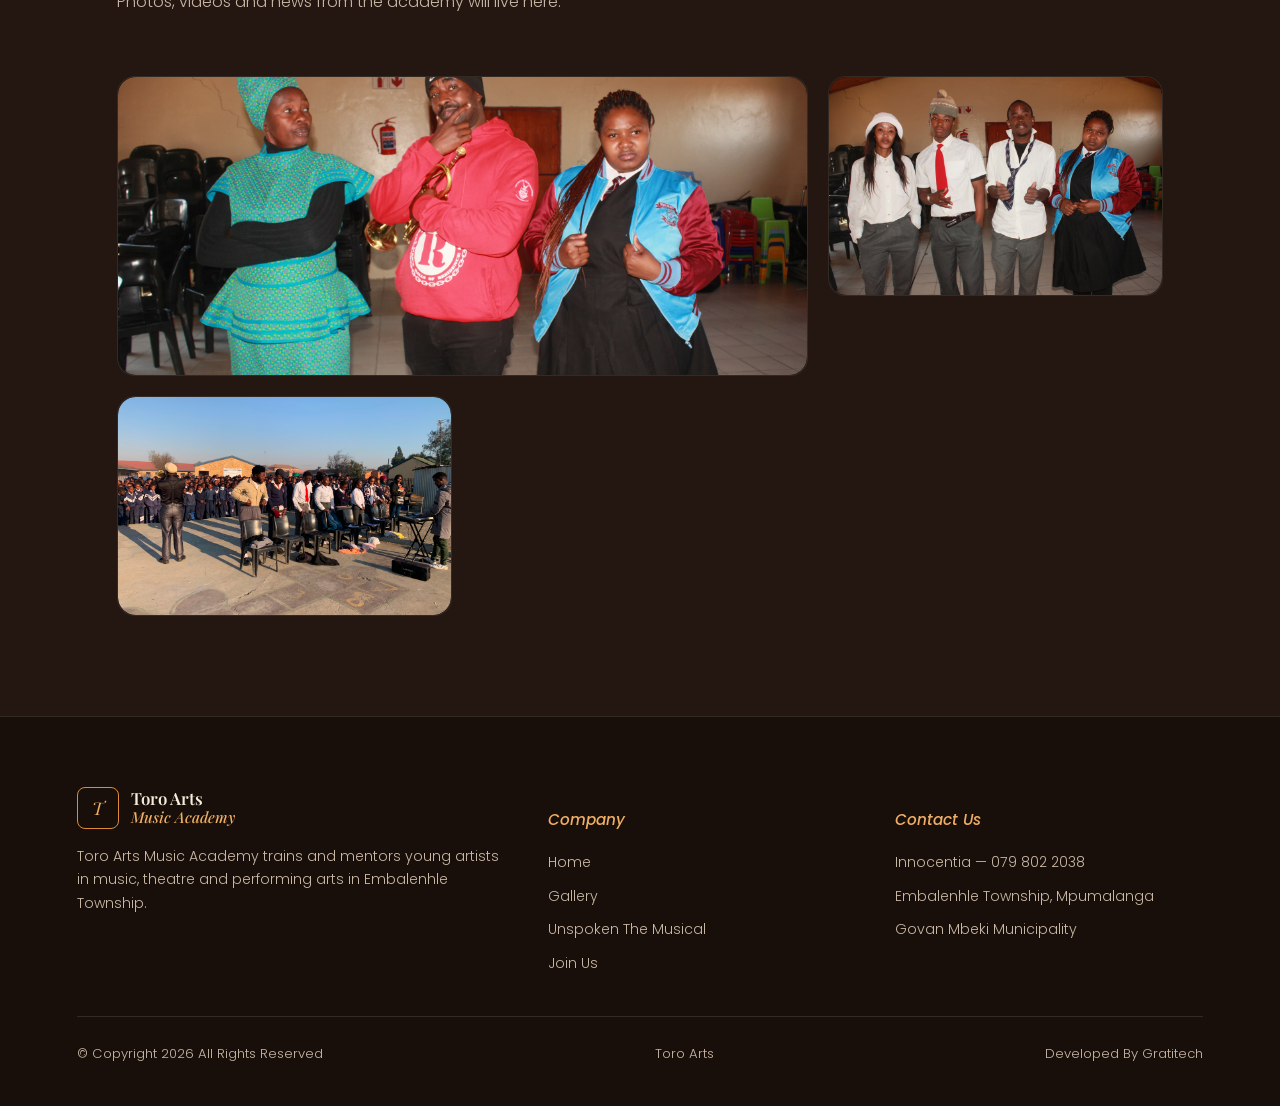
==== commit 7fa55452: "Update index.html" ====
--- a/index.html
+++ b/index.html
@@ -171,7 +171,8 @@
   </div>
   <div class="footer-bottom">
     <span>© Copyright 2026 All Rights Reserved</span>
-    <span>Preview build — not final content or images</span>
+    <span>Toro Arts</span>
+    <span>Developed By Gratitech</span>
   </div>
 </footer>
 
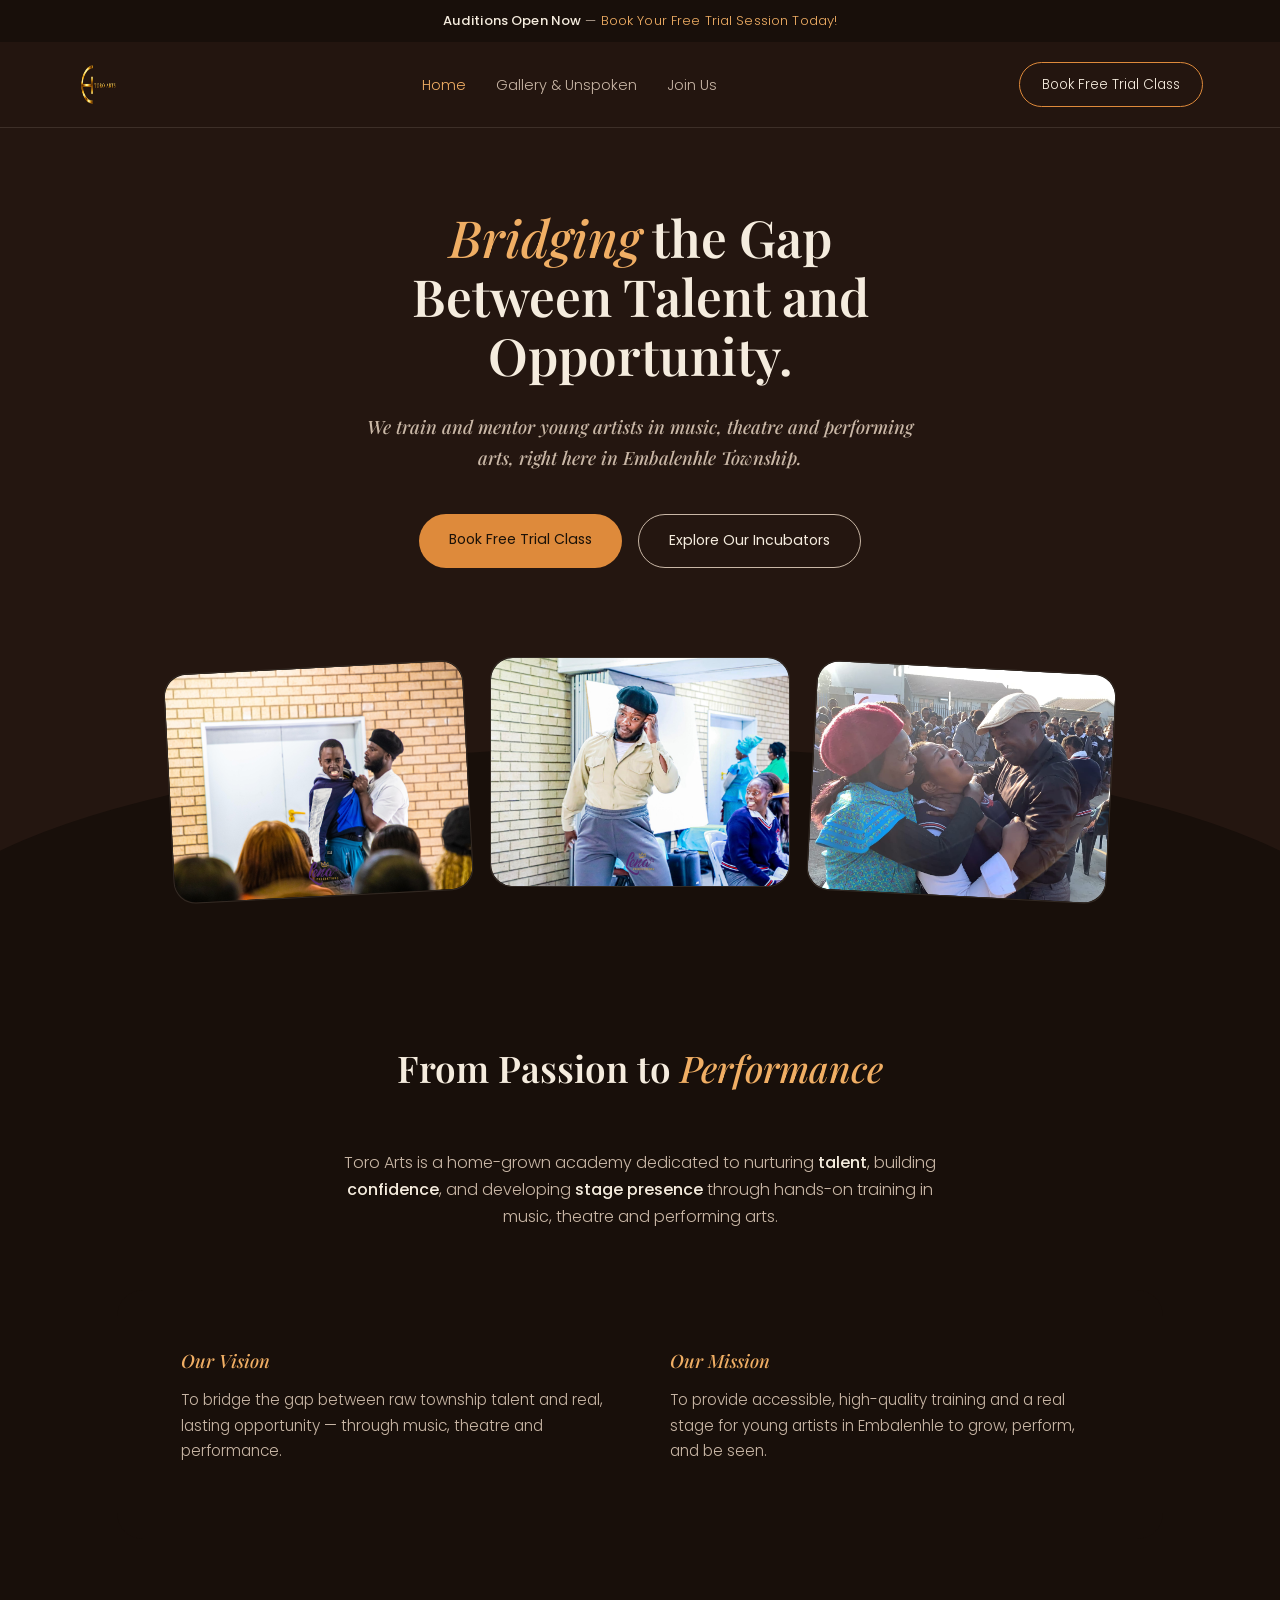
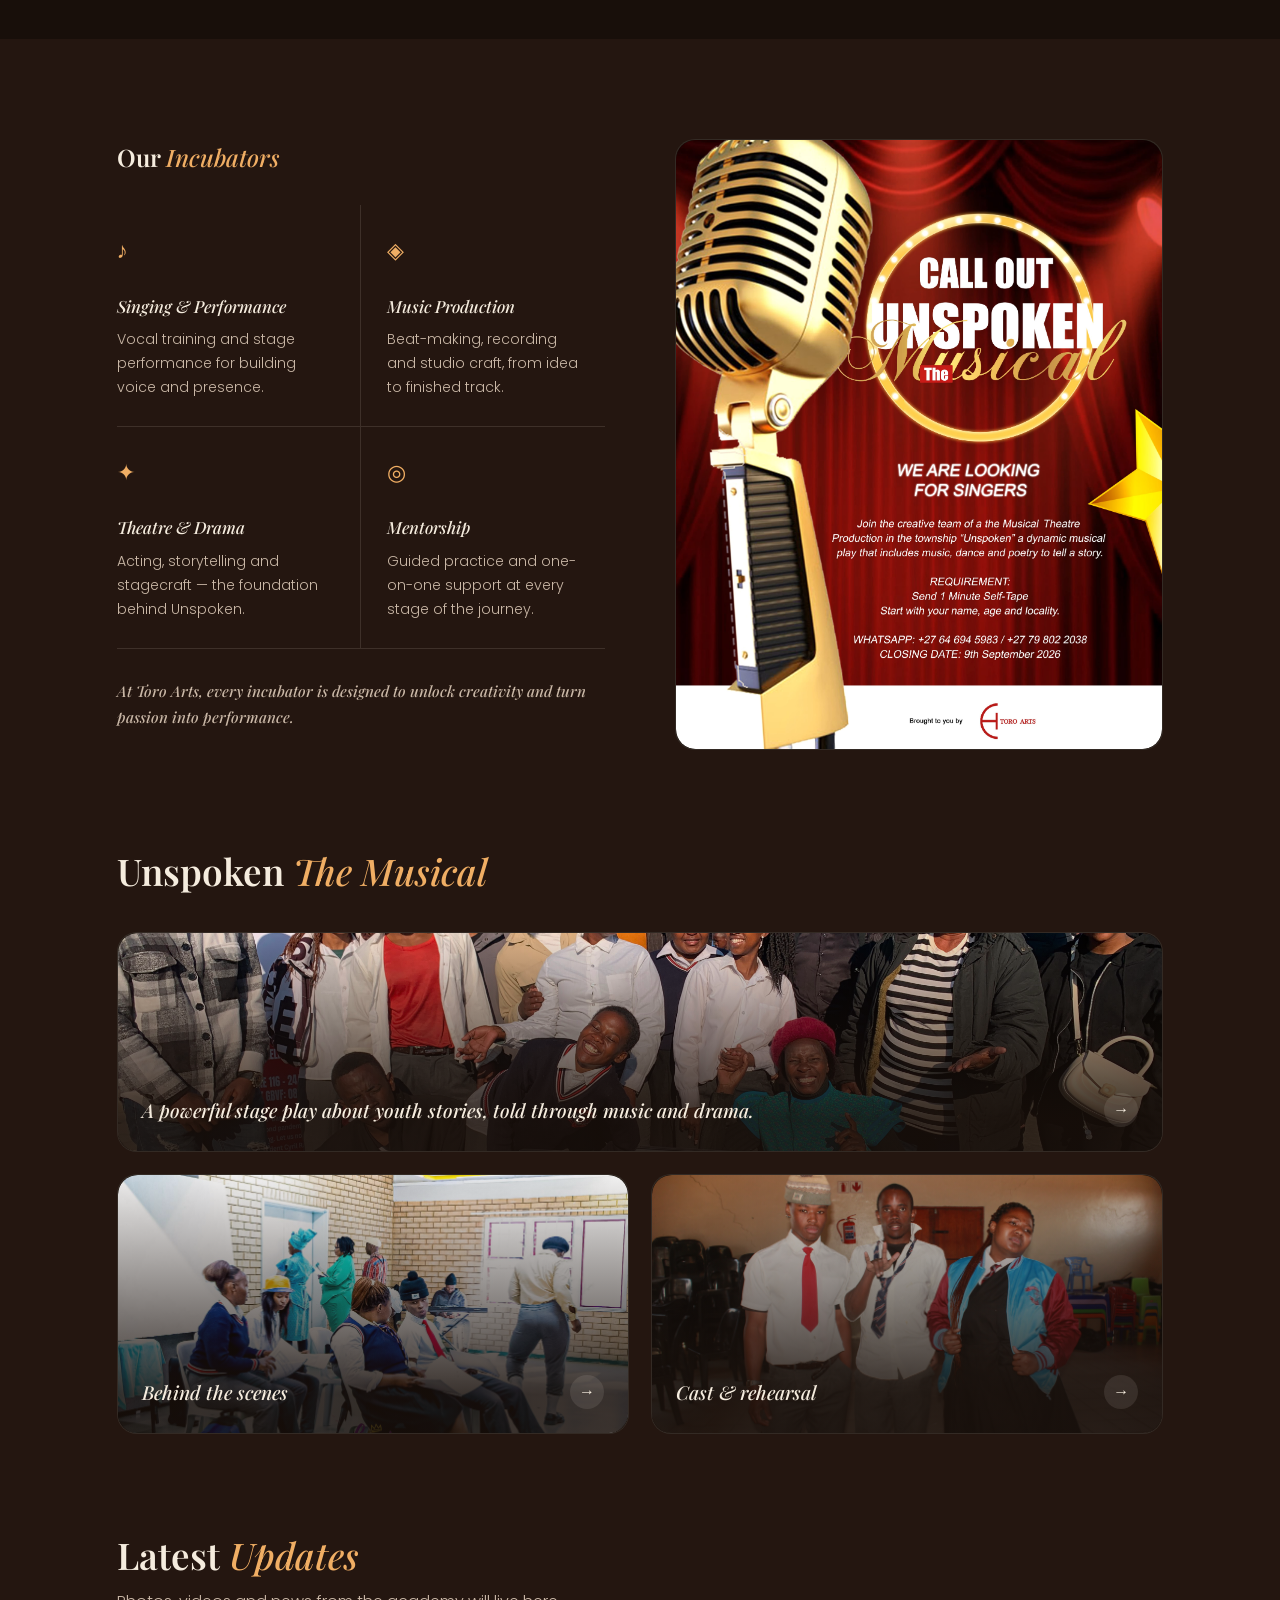
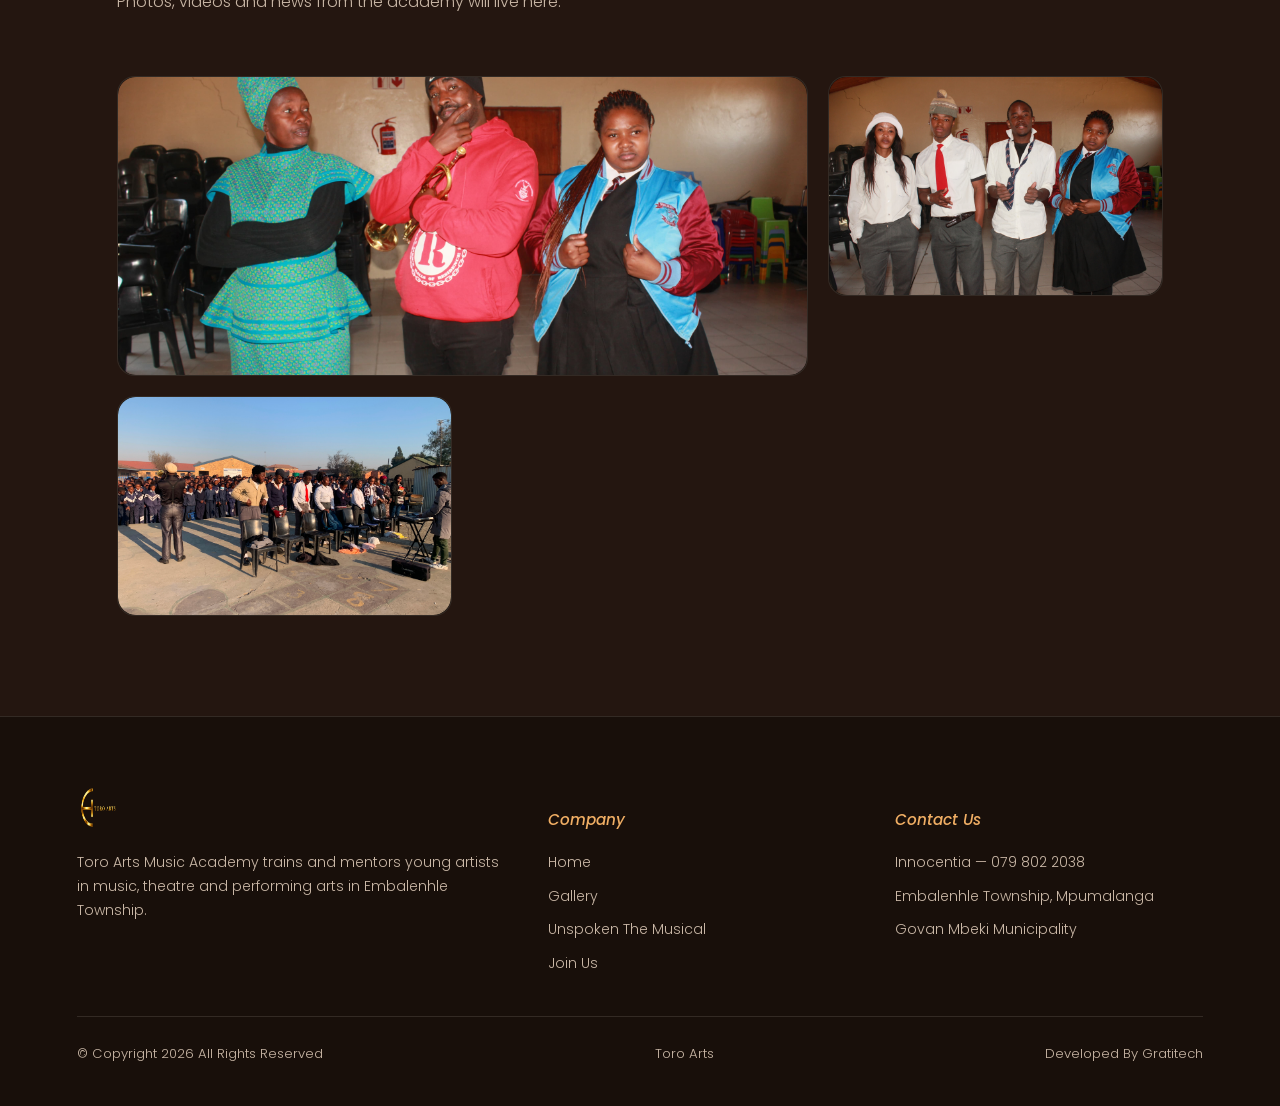
==== commit a98d9aa1: "Update index.html" ====
--- a/index.html
+++ b/index.html
@@ -145,10 +145,7 @@
 <footer>
   <div class="footer-grid">
     <div>
-      <div class="brand" style="margin-bottom: 16px;">
-        <div class="brand-mark">T</div>
-        <div class="brand-name">Toro Arts<span>Music Academy</span></div>
-      </div>
+      <img src="images/logo-placeholder.png" alt="Toro Arts Music Academy logo" style="width:42px;height:42px;border-radius:8px;">
       <p style="font-size: 0.88rem;">Toro Arts Music Academy trains and mentors young artists in music, theatre and performing arts in Embalenhle Township.</p>
     </div>
     <div>
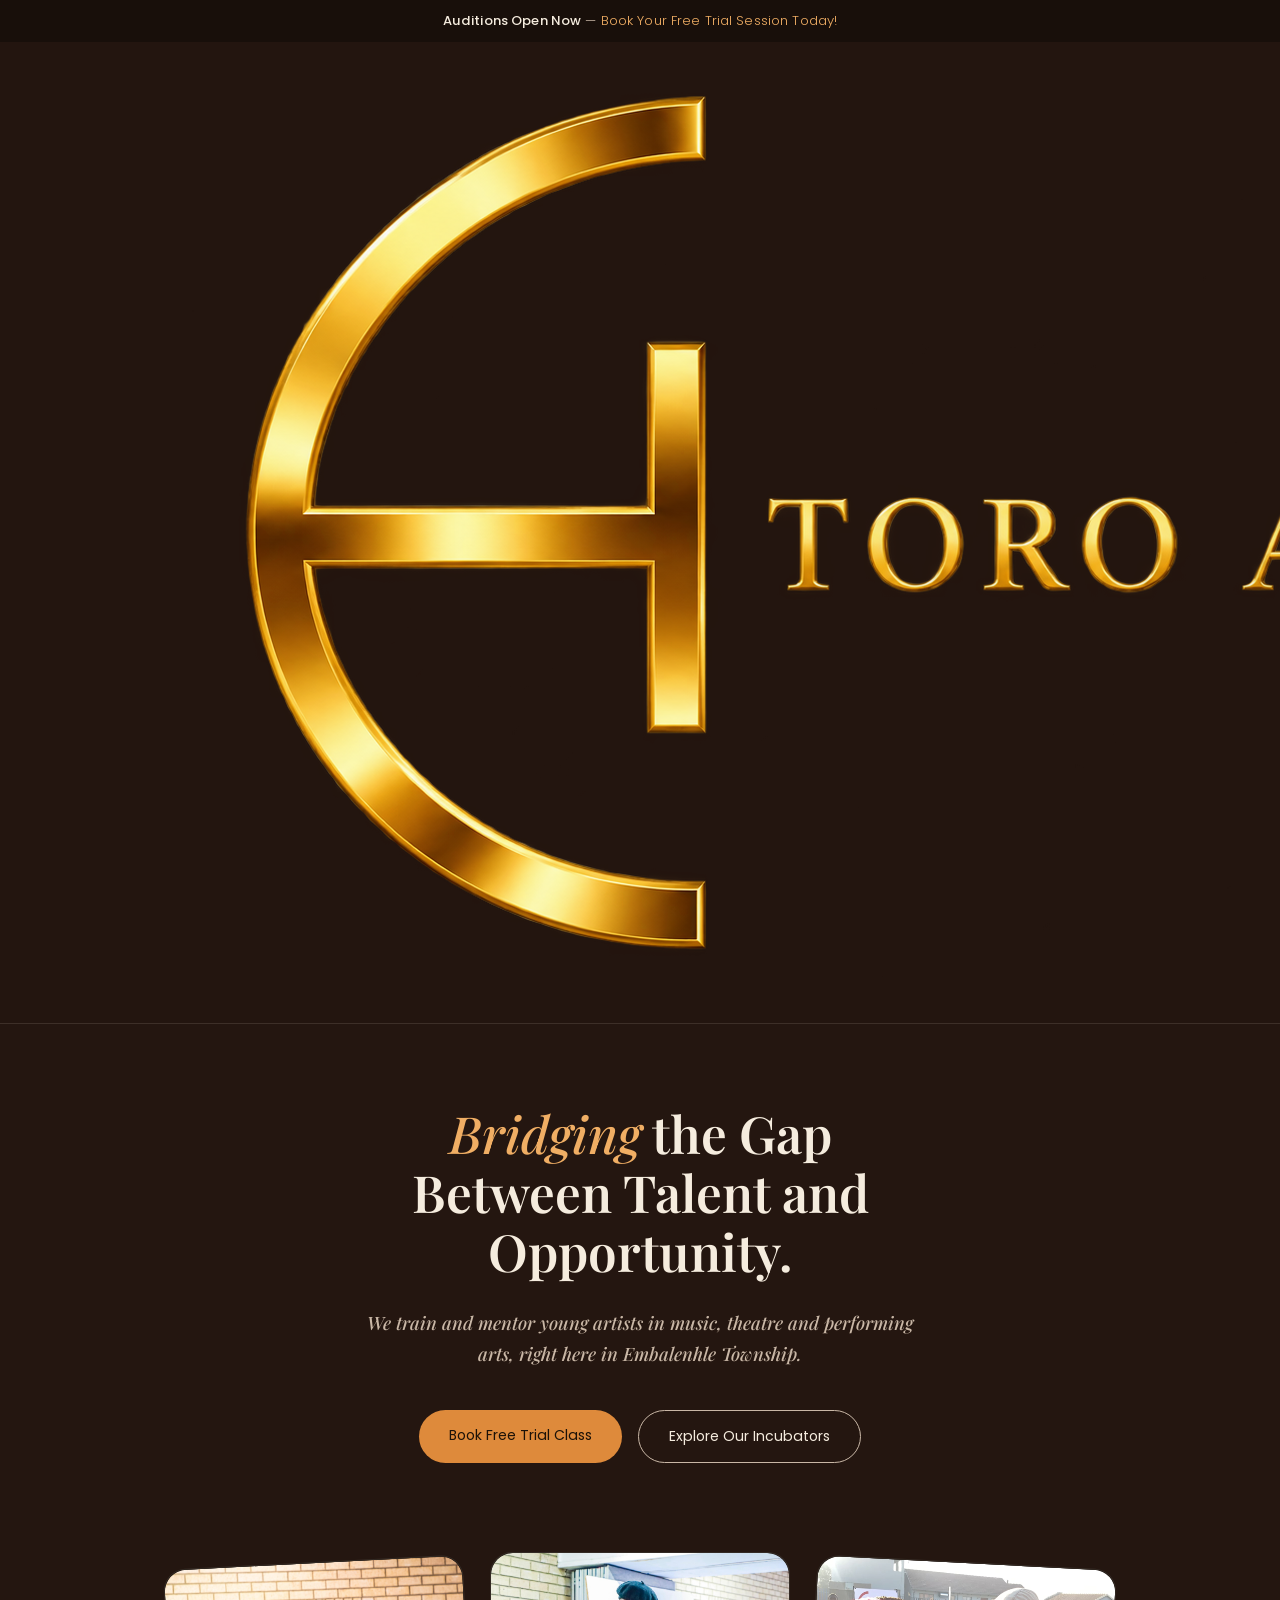
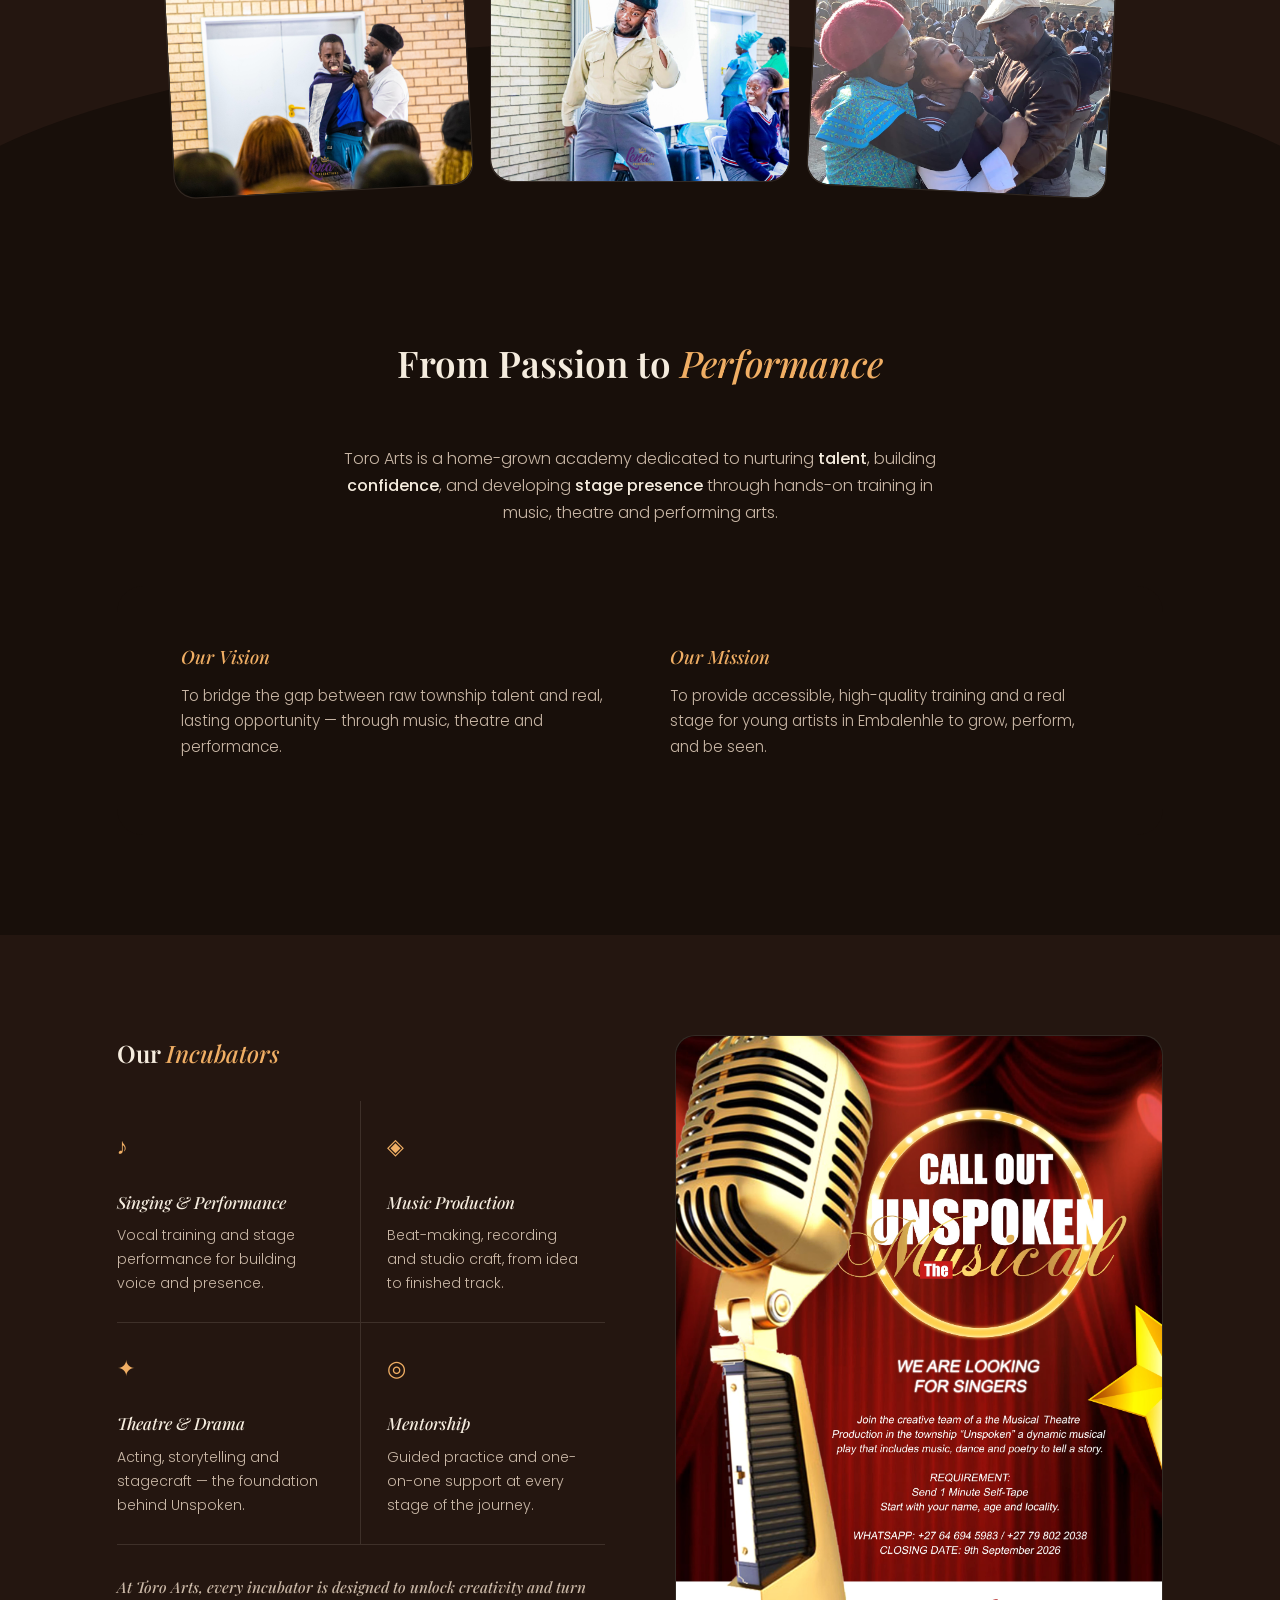
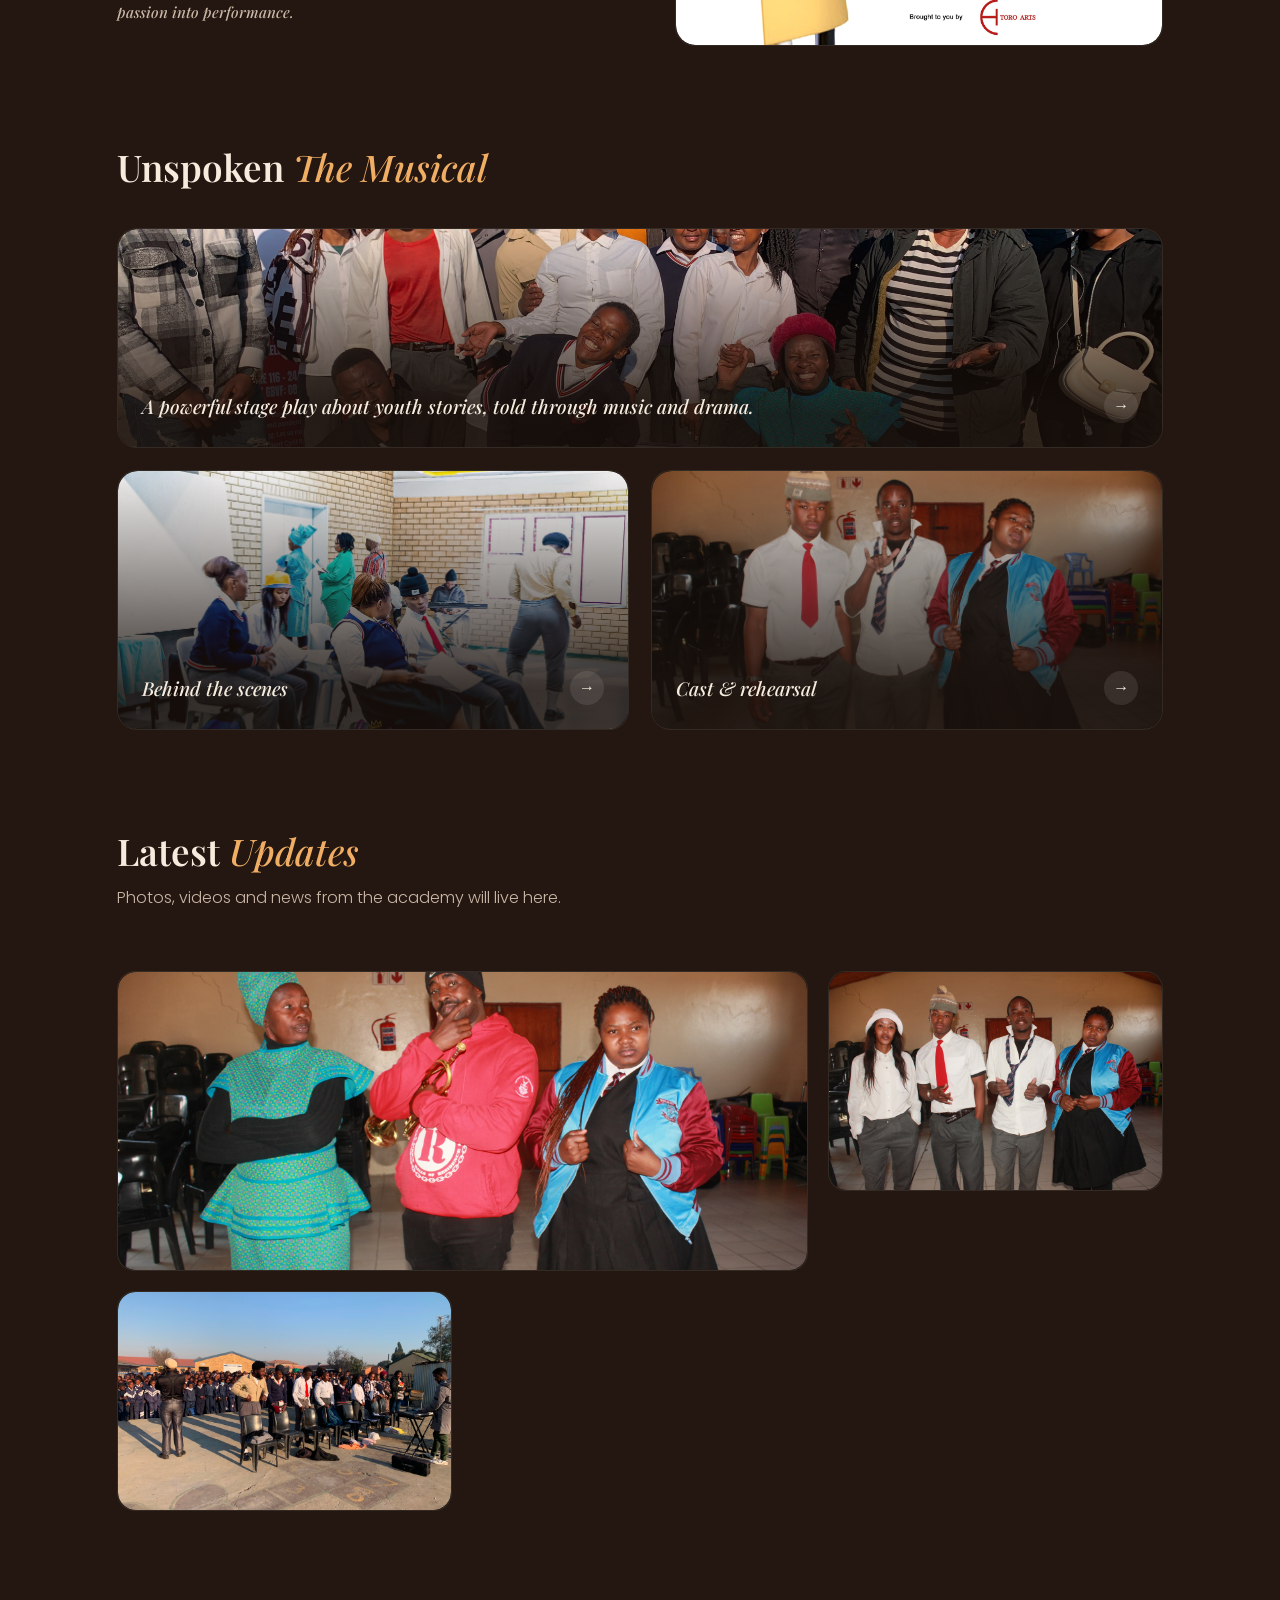
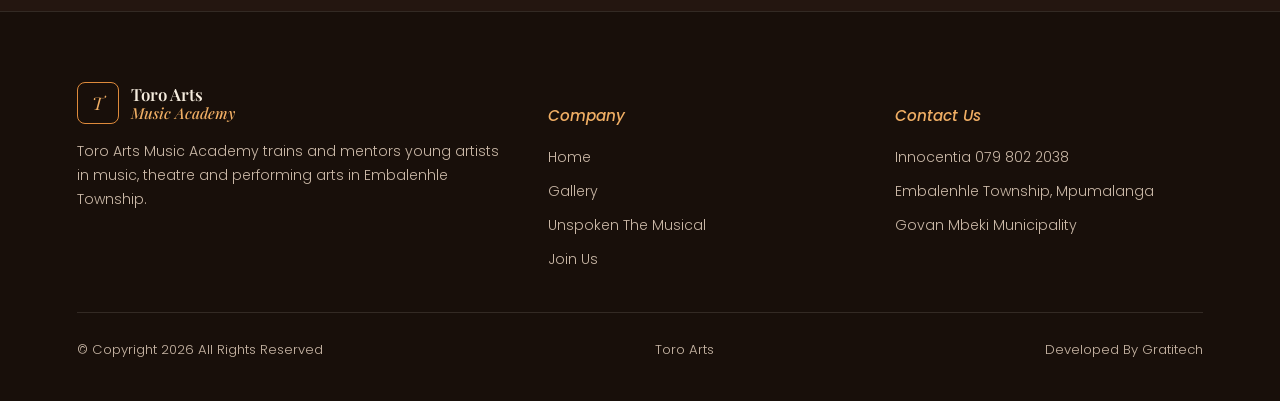
==== commit f8423c72: "Update index.html" ====
--- a/index.html
+++ b/index.html
@@ -15,8 +15,8 @@
 </div>
 
 <nav class="topnav">
-    <!-- TODO: once the logo is supplied, replace this div with: -->
-         <img src="images/logo-placeholder.png" alt="Toro Arts Music Academy logo" style="width:42px;height:42px;border-radius:8px;">
+  <div class="brand">
+    <img src="images/logo-placeholder.png" alt="Toro Arts Music Academy" class="brand-logo">
   </div>
   <ul class="navlinks">
     <li><a href="index.html" class="active">Home</a></li>
@@ -145,7 +145,10 @@
 <footer>
   <div class="footer-grid">
     <div>
-      <img src="images/logo-placeholder.png" alt="Toro Arts Music Academy logo" style="width:42px;height:42px;border-radius:8px;">
+      <div class="brand" style="margin-bottom: 16px;">
+        <div class="brand-mark">T</div>
+        <div class="brand-name">Toro Arts<span>Music Academy</span></div>
+      </div>
       <p style="font-size: 0.88rem;">Toro Arts Music Academy trains and mentors young artists in music, theatre and performing arts in Embalenhle Township.</p>
     </div>
     <div>
@@ -160,7 +163,7 @@
     <div>
       <h4>Contact Us</h4>
       <ul class="footer-links">
-        <li>Innocentia — 079 802 2038</li>
+        <li>Innocentia 079 802 2038</li>
         <li>Embalenhle Township, Mpumalanga</li>
         <li>Govan Mbeki Municipality</li>
       </ul>
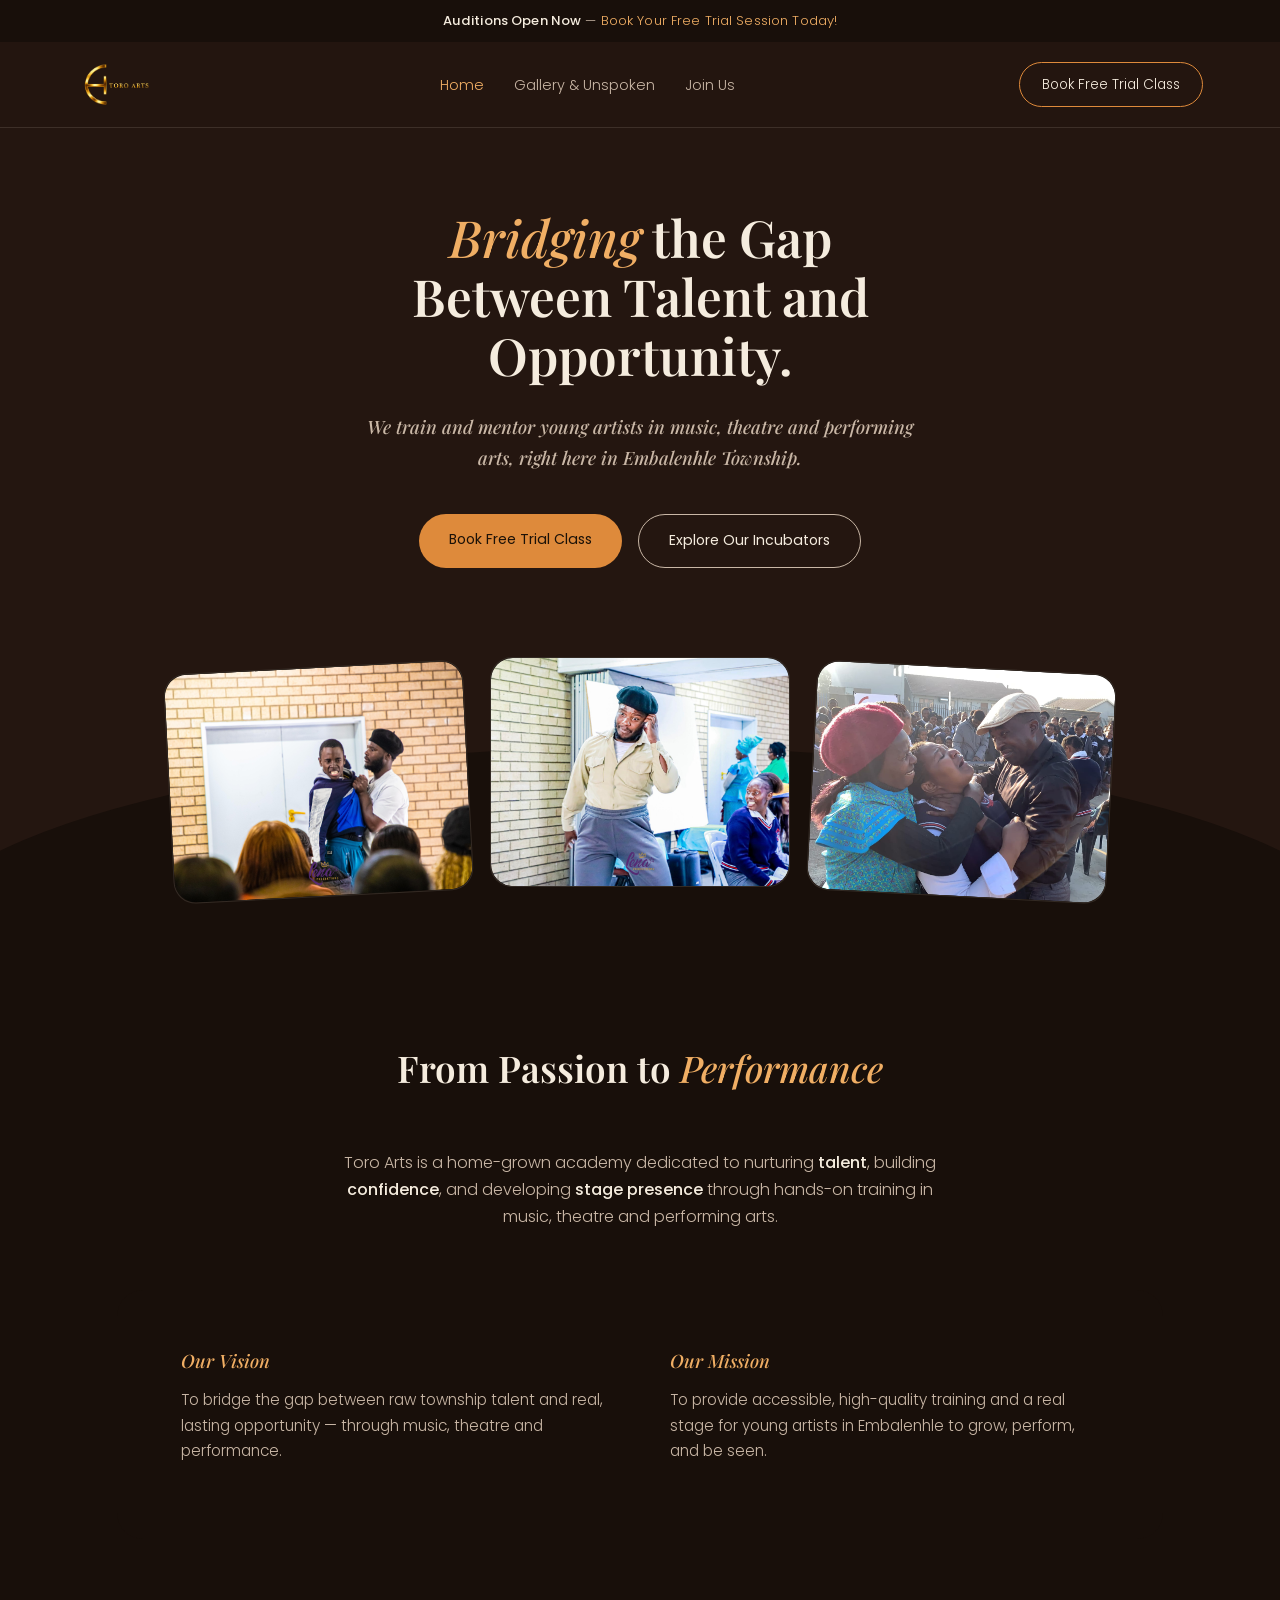
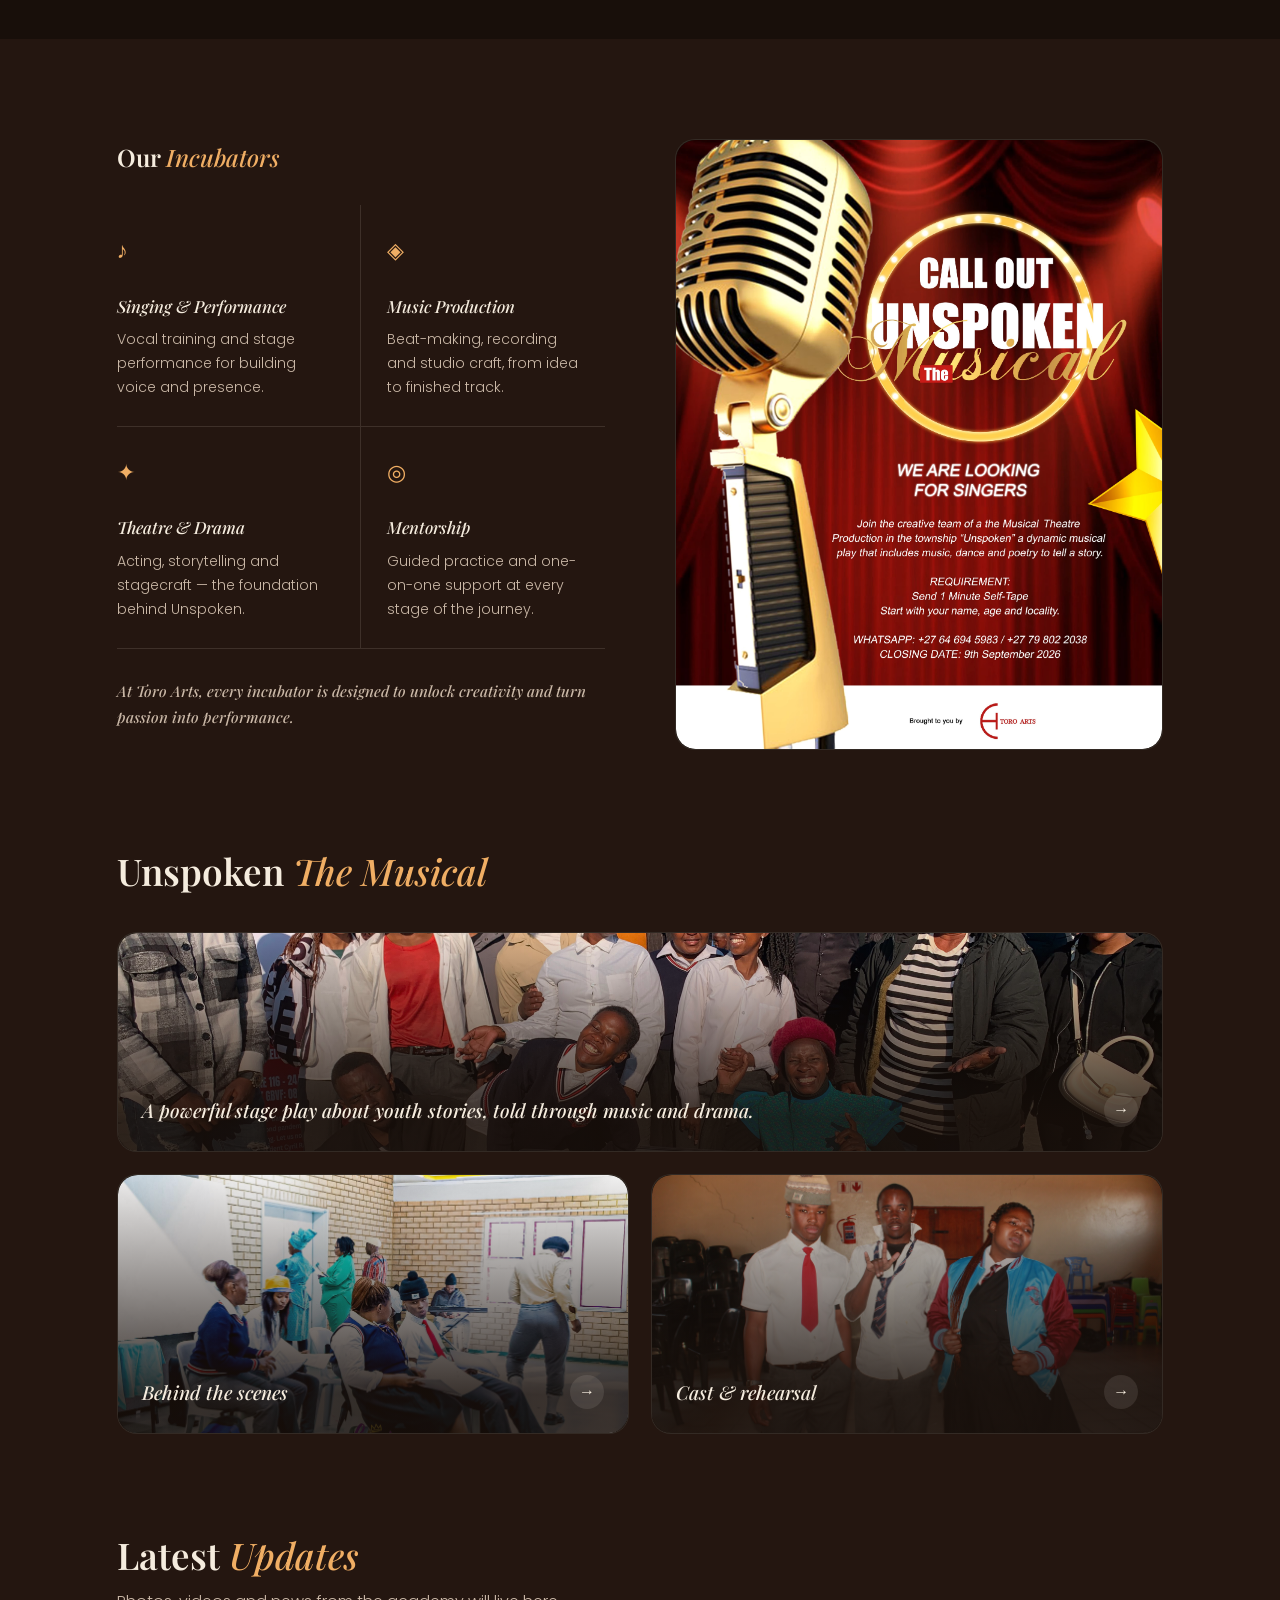
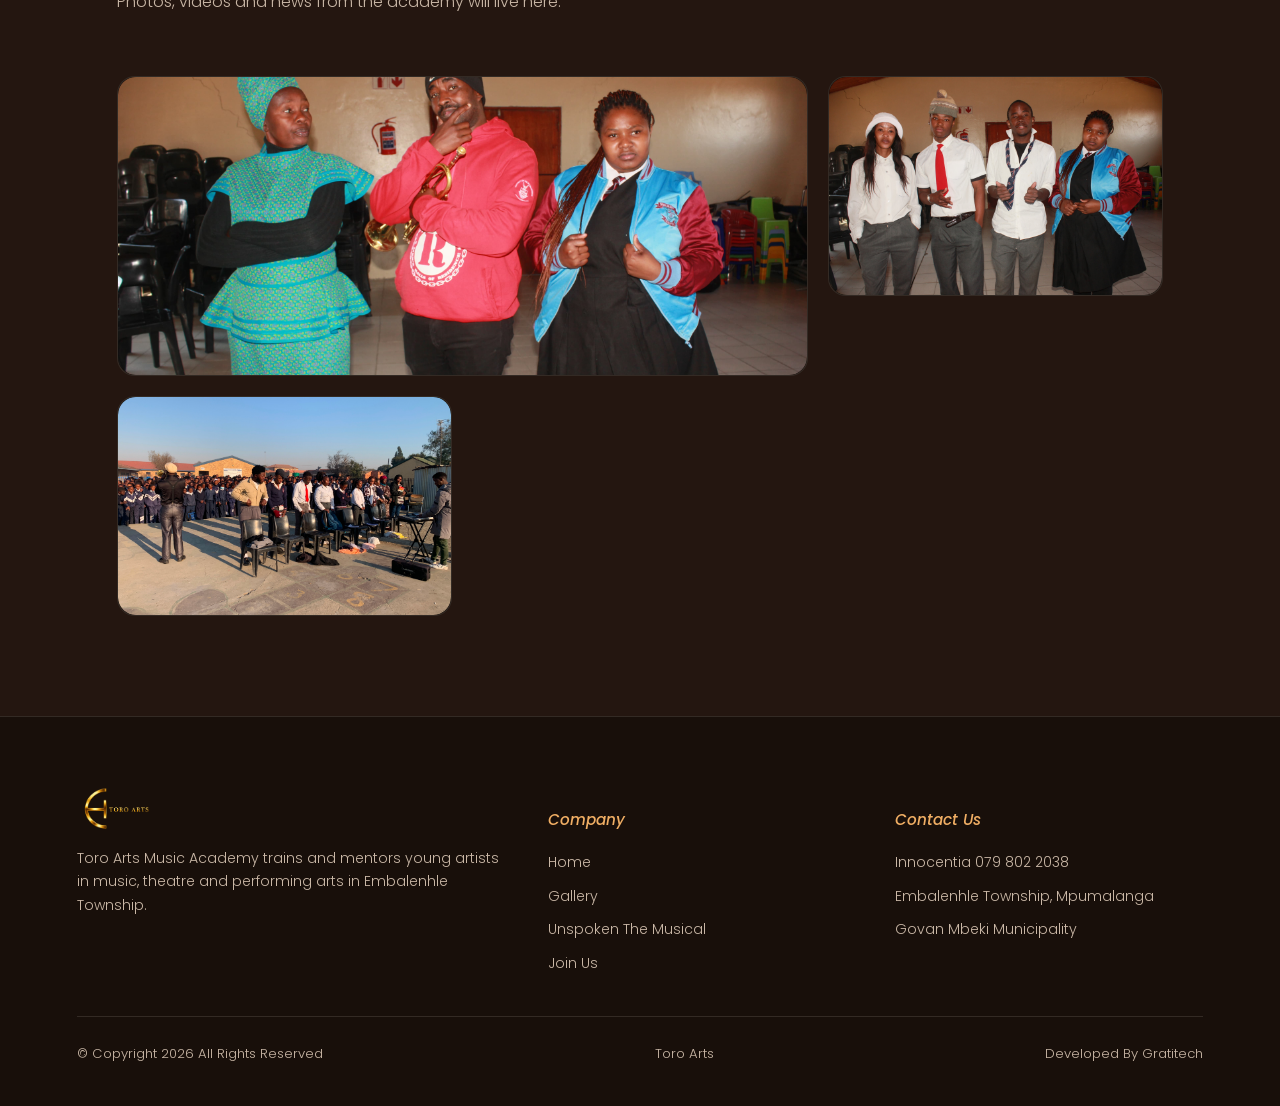
==== commit 936cf418: "Update index.html" ====
--- a/index.html
+++ b/index.html
@@ -143,11 +143,10 @@
 </section>
 
 <footer>
-  <div class="footer-grid">
+ <div class="footer-grid">
     <div>
       <div class="brand" style="margin-bottom: 16px;">
-        <div class="brand-mark">T</div>
-        <div class="brand-name">Toro Arts<span>Music Academy</span></div>
+        <img src="images/logo-placeholder.png" alt="Toro Arts Music Academy" class="brand-logo">
       </div>
       <p style="font-size: 0.88rem;">Toro Arts Music Academy trains and mentors young artists in music, theatre and performing arts in Embalenhle Township.</p>
     </div>
--- a/styles.css
+++ b/styles.css
@@ -62,6 +62,13 @@
   width: 42px; height: 42px; border: 1.5px solid var(--accent);
   border-radius: 8px; display: flex; align-items: center; justify-content: center;
   font-family: 'Playfair Display', serif; font-style: italic; color: var(--accent-light); font-size: 1.1rem;
+}
+.brand-logo {
+  height: 44px;
+  width: auto;
+  max-width: 220px;
+  object-fit: contain;
+  display: block;
 }
 .brand-name { font-family: 'Playfair Display', serif; font-weight: 600; font-size: 1.05rem; line-height: 1.2; }
 .brand-name span { display: block; font-style: italic; font-weight: 500; color: var(--accent-light); font-size: 0.95rem; }
@@ -303,6 +310,7 @@
 .footer-bottom { max-width: 1200px; margin: 0 auto; padding-top: 26px; display: flex; justify-content: space-between; font-size: 0.82rem; color: var(--ink-dim); flex-wrap: wrap; gap: 10px; }
 
 @media (max-width: 860px) {
+  .brand-logo { height: 34px; }
   .nav-toggle { display: flex; }
   .navlinks {
     display: none;
